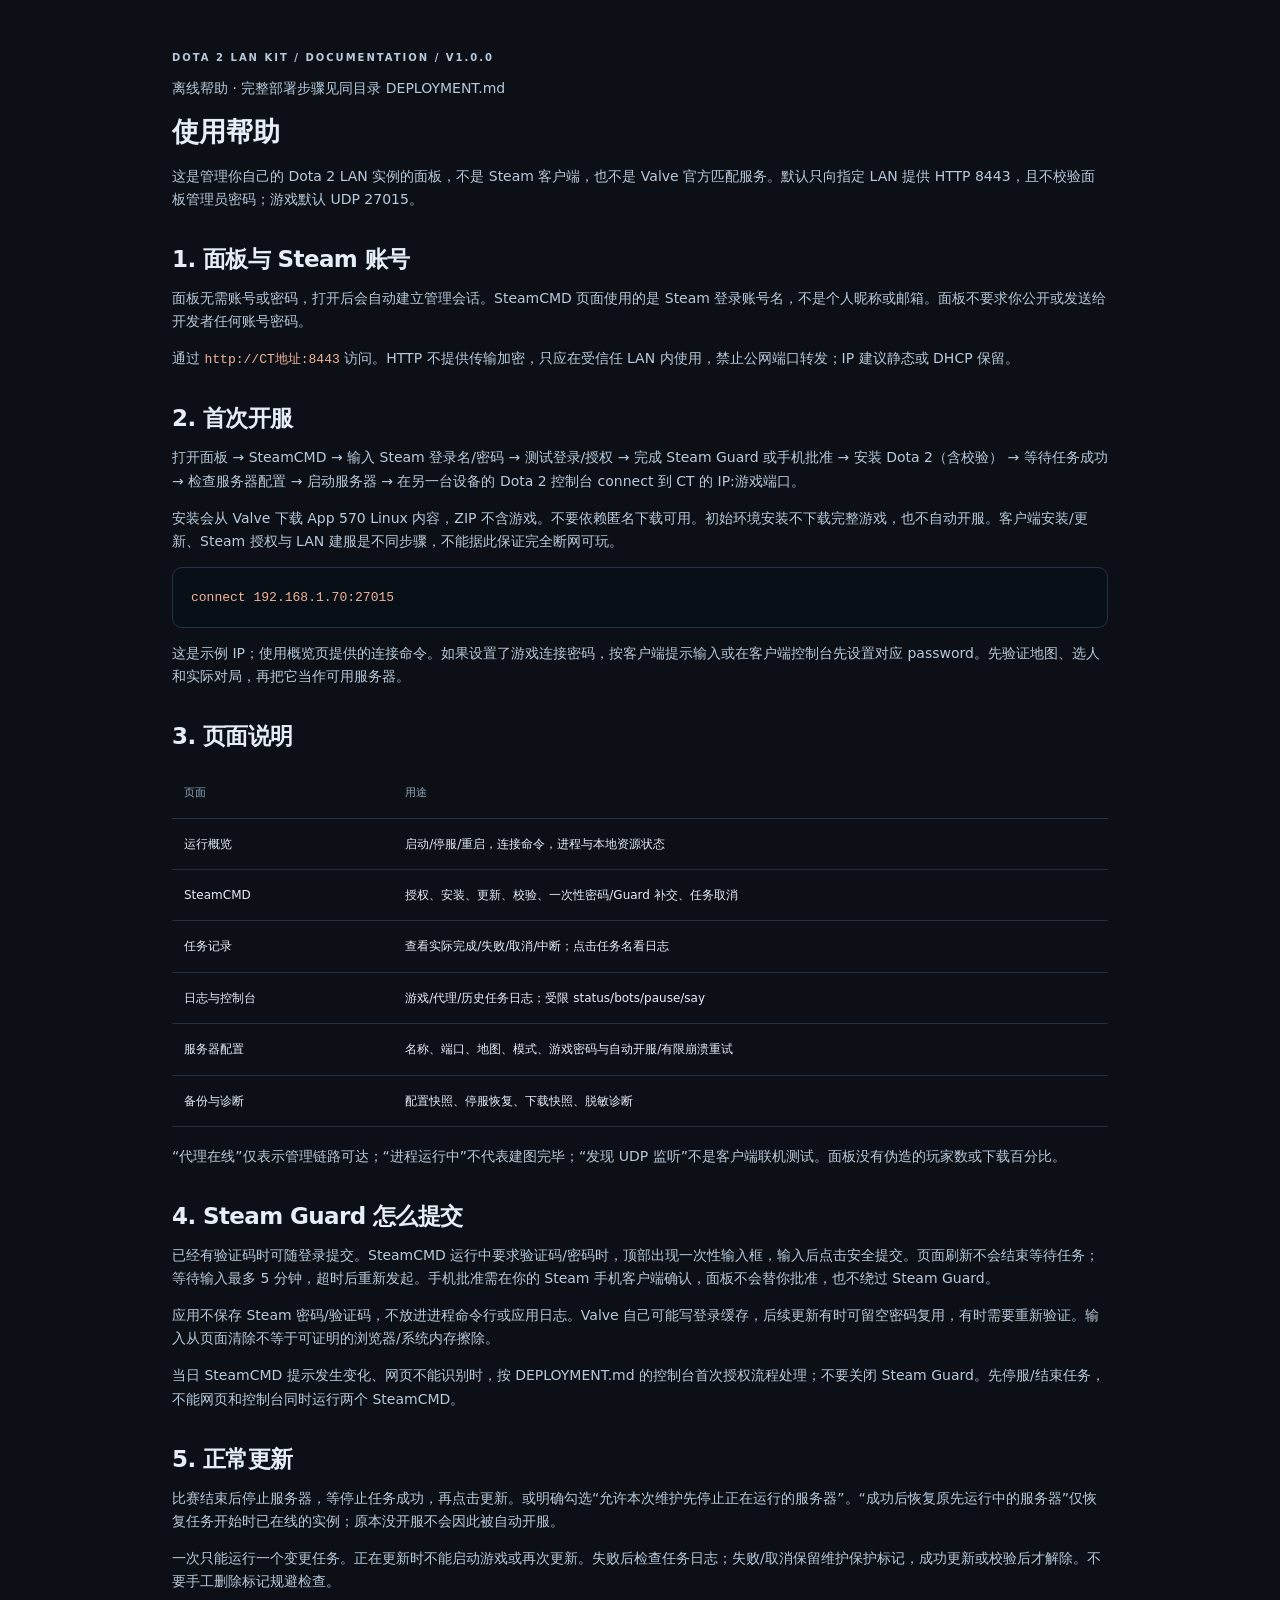
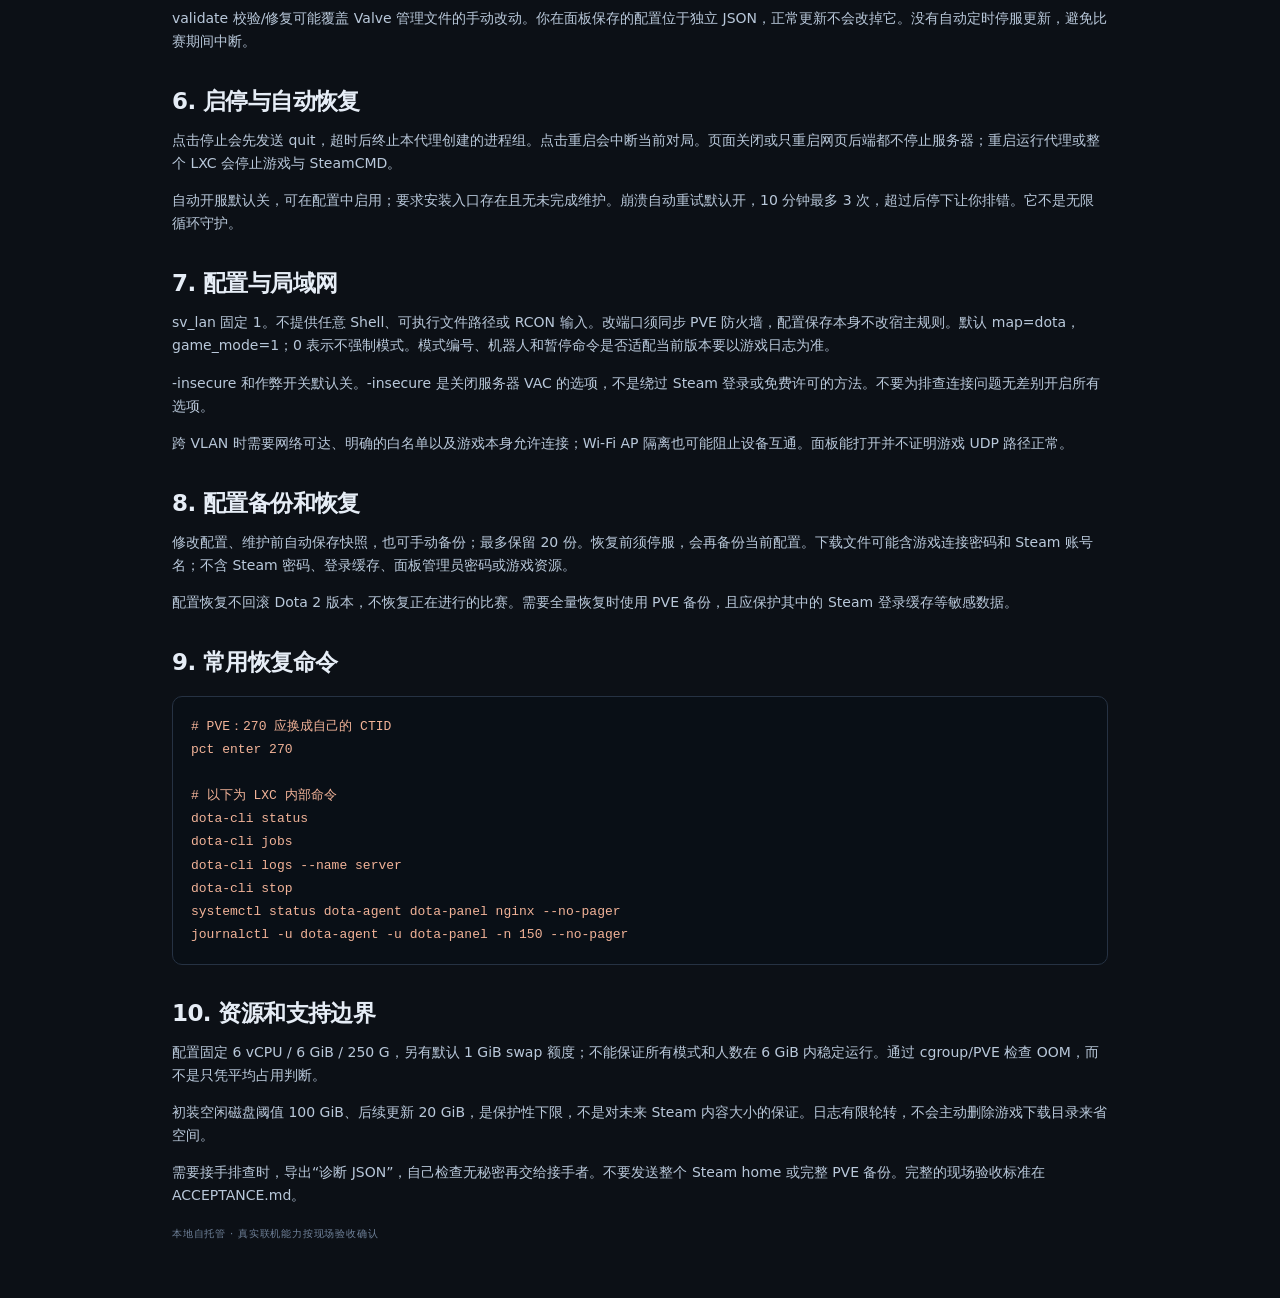
==== docs/HELP.html @ 88871cba "Initial release: Dota 2 LAN server kit" ====
<!doctype html><html lang="zh-CN"><head><meta charset="utf-8"><meta name="viewport" content="width=device-width,initial-scale=1"><title>Dota 2 LAN · 使用帮助</title><style>:root{--bg:#0c1016;--panel:#141b25;--panel2:#182230;--line:#263243;--text:#e6edf6;--muted:#93a4b9;--accent:#f17954;--mint:#84d7b4;--red:#ed8a91;--radius:16px;font-family:Inter,"Noto Sans SC","Microsoft YaHei",system-ui,-apple-system,sans-serif;color-scheme:dark}
*{box-sizing:border-box}body{margin:0;background:var(--bg);color:var(--text);font-size:14px;line-height:1.65}button,input,select{font:inherit}button,a,input,select{outline-offset:4px}a{color:var(--accent);text-decoration:none}a:hover{text-decoration:underline}button,.button{border:1px solid var(--line);border-radius:9px;padding:10px 17px;cursor:pointer;transition:background .15s,color .15s;white-space:nowrap}button:disabled{opacity:.45;cursor:not-allowed}button:hover{filter:brightness(1.12)}button:focus-visible,a:focus-visible,input:focus-visible,select:focus-visible{outline:2px solid var(--accent)}.button{display:inline-block;text-align:center}.primary{background:var(--accent);border-color:var(--accent);color:#16191d;font-weight:700}.secondary{background:#222f40;color:var(--text)}.ghost{background:transparent;border-color:transparent;color:var(--muted)}.danger-button{background:#332129;border-color:#5b353e;color:var(--red)}.wide{width:100%}.muted,.footnote,small{color:var(--muted)}.footnote{font-size:12px;line-height:1.85}.eyebrow{font-size:10px;font-weight:700;letter-spacing:2px;color:var(--muted);margin:0 0 10px}h1,h2,h3,p{margin-top:0}h1{font-size:27px;line-height:1.3;margin-bottom:0}h2{font-size:32px;margin-bottom:8px;letter-spacing:-.6px}h3{font-size:16px;font-weight:650;margin-bottom:15px}code{font-family:ui-monospace,SFMono-Regular,Consolas,monospace;font-size:.93em;overflow-wrap:anywhere}input,select{border:1px solid #344257;border-radius:8px;background:#0d141d;color:var(--text);padding:10px 12px;width:100%;min-width:0}input[type=checkbox]{width:16px;height:16px;accent-color:var(--accent);flex-shrink:0}label{display:flex;flex-direction:column;gap:7px;font-size:13px;color:var(--muted)}label small{font-size:11px}.check{display:flex;flex-direction:row;align-items:center;gap:10px;margin:12px 0}.form-stack{display:grid;gap:14px}.form-grid{display:grid;grid-template-columns:1fr 1fr;gap:20px;margin:22px 0}.inline-form{display:flex;gap:10px;margin-top:17px}.inline-form input{flex:1}.error{color:var(--red)}[hidden]{display:none!important}.brand-mark{display:grid;place-items:center;width:57px;height:57px;background:var(--accent);color:#161b22;border-radius:14px;font-size:23px;font-weight:900;letter-spacing:-2px;margin-bottom:25px}.brand-mark.small{width:40px;height:40px;border-radius:10px;font-size:18px;margin:0;flex-shrink:0}.login-shell{min-height:100vh;display:grid;place-items:center;padding:32px;background:radial-gradient(ellipse at 25% 0%,#263348 0,transparent 50%),var(--bg)}.login-card{width:min(440px,100%);padding:38px;background:var(--panel);border:1px solid var(--line);border-radius:22px;box-shadow:0 35px 90px #0004}.login-card h1{font-size:34px;line-height:1.4;margin-bottom:14px}.login-card form{display:grid;gap:17px;margin:25px 0 12px}.login-card .footnote{margin:20px 0 0}.shell{display:grid;grid-template-columns:245px minmax(0,1fr);min-height:100vh}.sidebar{background:#101720;border-right:1px solid var(--line);padding:32px 22px;position:sticky;top:0;height:100vh;display:flex;flex-direction:column}.brand{display:flex;align-items:center;gap:11px;margin:2px 0 45px}.brand strong{font-size:13px;letter-spacing:1.1px}.brand small{display:block;font-size:10px;margin-top:2px}.nav-caption{font-size:11px;letter-spacing:1px;color:var(--muted);margin:0 12px 12px}nav{display:grid;gap:6px}.nav{width:100%;text-align:left;border:0;background:transparent;color:var(--muted);padding:13px 15px;display:flex;gap:12px}.nav span{min-width:20px;font-size:16px}.nav.active{background:#2b2426;color:#ffae91}.sidebar-bottom{margin-top:auto}.help-link{display:block;padding:17px 12px;font-size:13px;color:var(--text)}.platform{padding:18px 12px 0;border-top:1px solid var(--line);font-size:11px;color:var(--muted)}.platform small{display:block;font-size:10px;margin-top:5px}.dot{display:inline-block;width:6px;height:6px;border-radius:50%;background:var(--mint);margin-right:5px}main{padding:35px 38px 20px;max-width:1640px;width:100%;margin:0 auto}.topbar{display:flex;justify-content:space-between;align-items:center;margin-bottom:32px;gap:20px}.top-actions{display:flex;align-items:center;gap:12px}.badge{display:inline-block;padding:5px 10px;border-radius:6px;background:#223043;color:#bccce0;border:1px solid #34465e;font-size:11px;white-space:nowrap}.badge.accent{background:#29372f;border-color:#3d5749;color:#a4dfbf;letter-spacing:1px}.card{border:1px solid var(--line);background:var(--panel);border-radius:var(--radius);padding:25px;margin-bottom:22px}.hero{display:flex;justify-content:space-between;gap:25px;padding:32px;background:linear-gradient(120deg,#1c2939,#151c25 70%)}.state-line{color:var(--mint);font-weight:550;margin:0 0 15px}.hero-side{text-align:right;display:flex;flex-direction:column;align-items:flex-end;justify-content:center;min-width:270px}.hero-side p{margin:20px 0 7px;font-size:10px;letter-spacing:1.5px;color:var(--muted)}.hero-side code{font-size:14px;color:#ffbca1}.hero-side button{margin-top:8px;font-size:12px;padding-right:0}.button-row{display:flex;gap:10px;flex-wrap:wrap;align-items:center}.metric-grid{display:grid;grid-template-columns:repeat(4,minmax(0,1fr));gap:18px}.metric{padding:20px}.metric>span{display:block;color:var(--muted);font-size:12px}.metric strong{display:block;font-size:24px;line-height:1.4;margin:10px 0 8px;font-weight:600;letter-spacing:-.5px;overflow-wrap:anywhere}.metric small{font-size:10px}.two-columns{display:grid;grid-template-columns:1.1fr 1fr;gap:22px}.two-columns>.card{min-width:0}.section-head{display:flex;justify-content:space-between;align-items:center;gap:15px;margin-bottom:16px}.section-head h3{margin:0}.section-head .button-row{flex-wrap:nowrap}.section-head select{width:auto}.empty{padding:28px 0;color:var(--muted)}.steps{padding:0;list-style:none;counter-reset:s}.steps li{display:grid;grid-template-columns:27px 1fr;column-gap:10px;margin:0 0 17px;counter-increment:s}.steps li:before{content:counter(s);grid-row:span 2;background:#253144;width:24px;height:24px;border-radius:6px;display:grid;place-items:center;font-size:11px;color:#b2c4d9}.steps b{font-size:13px;line-height:1.3}.steps span{font-size:12px;color:var(--muted)}.notice{border:1px solid #485e49;border-radius:10px;background:#213429;color:#bbdfbd;padding:15px 18px;margin-bottom:22px;font-size:13px}.notice.subtle{background:#18202a;border-color:var(--line);color:var(--muted)}.notice.danger{background:#322127;border-color:#61404a;color:#edb9bd}.input-notice{display:flex;justify-content:space-between;gap:20px;align-items:center;border-color:#625037;background:#30271e;color:#e5ceaa}.input-notice p{margin:5px 0 0;font-size:12px}.input-notice form{display:flex;gap:10px;min-width:300px}.console{background:#080e15;border:1px solid #202d3d;border-radius:11px;padding:20px;font:12px/1.8 ui-monospace,SFMono-Regular,Consolas,monospace;color:#b3c7db;white-space:pre-wrap;word-break:break-word;overflow:auto;height:310px;max-width:100%;margin-bottom:0}.console.tall{height:440px}.stack-buttons{display:grid;gap:11px;margin:24px 0}.table-wrap{overflow:auto}table{border-collapse:collapse;width:100%;text-align:left;font-size:12px;line-height:1.7}th{font-size:11px;color:var(--muted);font-weight:500;padding:10px 12px 15px;border-bottom:1px solid var(--line)}td{padding:15px 12px;border-bottom:1px solid #222e3d;vertical-align:top}td:last-child{max-width:310px}td small{display:block;font-size:10px;word-break:break-all}.table-action{background:none;border:0;padding:0;color:var(--accent);font-size:12px}.backup-list{margin-top:25px}.backup-item{display:flex;justify-content:space-between;align-items:center;gap:10px;padding:12px 0;border-bottom:1px solid var(--line)}.backup-item code{font-size:10px}.backup-item .button-row{gap:4px}.backup-item button,.backup-item a{padding:6px 10px;font-size:11px}.indeterminate{height:3px;border-radius:5px;background:linear-gradient(90deg,var(--panel2),var(--accent),var(--panel2));background-size:200% 100%;animation:move 2s linear infinite;margin:15px 0}@keyframes move{to{background-position:200% 0}}footer{font-size:10px;letter-spacing:.8px;color:#70829a;display:flex;justify-content:space-between;padding:5px 0}.help-shell{max-width:1000px;margin:0 auto;padding:50px 32px}.help-shell h1{margin-bottom:16px}.help-shell h2{font-size:23px;margin-top:30px}.help-shell h3{margin-top:24px}.help-shell p,.help-shell li{color:#b9c8da}.help-shell pre{background:#090f16;border:1px solid var(--line);padding:18px;border-radius:10px;overflow:auto}.help-shell code{color:#f2b398}.help-toc{display:flex;gap:15px;flex-wrap:wrap;padding:18px 0}.help-shell table{margin:18px 0}.help-shell .hero{display:block}
@media(max-width:1150px){.shell{grid-template-columns:205px minmax(0,1fr)}.sidebar{padding:26px 14px}main{padding:28px 24px}.hero{flex-direction:column}.hero-side{text-align:left;align-items:flex-start}.hero-side p{margin-top:12px}.metric-grid{grid-template-columns:repeat(2,1fr)}.two-columns{grid-template-columns:1fr}.input-notice{flex-direction:column;align-items:flex-start}}
@media(max-width:680px){.shell{display:block}.sidebar{position:static;height:auto;padding:18px;border-right:0;border-bottom:1px solid var(--line)}.brand{margin-bottom:18px}.nav-caption,.sidebar-bottom{display:none}nav{display:flex;overflow-x:auto;gap:5px}.nav{width:auto;padding:9px 12px;font-size:12px}.nav span{display:none}main{padding:22px 16px}.topbar{margin-bottom:22px;align-items:flex-start}.topbar h1{font-size:23px}.top-actions{gap:4px;flex-direction:column;align-items:flex-end}.top-actions button{font-size:11px;padding:5px}.card,.hero{padding:20px}.hero h2{font-size:28px}.metric-grid{gap:12px}.metric{padding:17px}.metric strong{font-size:21px}.form-grid{grid-template-columns:1fr;gap:14px}.input-notice form{min-width:0;width:100%}.input-notice input{min-width:0}.section-head{flex-wrap:wrap}.login-card{padding:28px}.help-shell{padding:30px 18px}.eyebrow{letter-spacing:1px;font-size:9px}.backup-item{flex-wrap:wrap}.hero-side{min-width:0}}
@media(prefers-reduced-motion:reduce){*{animation:none!important;transition:none!important}}
</style></head><body><main class="help-shell"><p class="eyebrow">DOTA 2 LAN KIT / DOCUMENTATION / V1.0.0</p><p class="muted">离线帮助 · 完整部署步骤见同目录 DEPLOYMENT.md</p><h1 id="section-0">使用帮助</h1>
<p>这是管理你自己的 Dota 2 LAN 实例的面板，不是 Steam 客户端，也不是 Valve 官方匹配服务。默认只向指定 LAN 提供 HTTP 8443，且不校验面板管理员密码；游戏默认 UDP 27015。</p>
<h2 id="section-2">1. 面板与 Steam 账号</h2>
<p>面板无需账号或密码，打开后会自动建立管理会话。SteamCMD 页面使用的是 Steam 登录账号名，不是个人昵称或邮箱。面板不要求你公开或发送给开发者任何账号密码。</p>
<p>通过 <code>http://CT地址:8443</code> 访问。HTTP 不提供传输加密，只应在受信任 LAN 内使用，禁止公网端口转发；IP 建议静态或 DHCP 保留。</p>
<h2 id="section-5">2. 首次开服</h2>
<p>打开面板 → SteamCMD → 输入 Steam 登录名/密码 → 测试登录/授权 → 完成 Steam Guard 或手机批准 → 安装 Dota 2（含校验） → 等待任务成功 → 检查服务器配置 → 启动服务器 → 在另一台设备的 Dota 2 控制台 connect 到 CT 的 IP:游戏端口。</p>
<p>安装会从 Valve 下载 App 570 Linux 内容，ZIP 不含游戏。不要依赖匿名下载可用。初始环境安装不下载完整游戏，也不自动开服。客户端安装/更新、Steam 授权与 LAN 建服是不同步骤，不能据此保证完全断网可玩。</p>
<pre><code>connect 192.168.1.70:27015</code></pre>
<p>这是示例 IP；使用概览页提供的连接命令。如果设置了游戏连接密码，按客户端提示输入或在客户端控制台先设置对应 password。先验证地图、选人和实际对局，再把它当作可用服务器。</p>
<h2 id="section-10">3. 页面说明</h2>
<table>
<tr><th>页面</th><th>用途</th></tr>
<tr><td>运行概览</td><td>启动/停服/重启，连接命令，进程与本地资源状态</td></tr>
<tr><td>SteamCMD</td><td>授权、安装、更新、校验、一次性密码/Guard 补交、任务取消</td></tr>
<tr><td>任务记录</td><td>查看实际完成/失败/取消/中断；点击任务名看日志</td></tr>
<tr><td>日志与控制台</td><td>游戏/代理/历史任务日志；受限 status/bots/pause/say</td></tr>
<tr><td>服务器配置</td><td>名称、端口、地图、模式、游戏密码与自动开服/有限崩溃重试</td></tr>
<tr><td>备份与诊断</td><td>配置快照、停服恢复、下载快照、脱敏诊断</td></tr>
</table>
<p>“代理在线”仅表示管理链路可达；“进程运行中”不代表建图完毕；“发现 UDP 监听”不是客户端联机测试。面板没有伪造的玩家数或下载百分比。</p>
<h2 id="section-21">4. Steam Guard 怎么提交</h2>
<p>已经有验证码时可随登录提交。SteamCMD 运行中要求验证码/密码时，顶部出现一次性输入框，输入后点击安全提交。页面刷新不会结束等待任务；等待输入最多 5 分钟，超时后重新发起。手机批准需在你的 Steam 手机客户端确认，面板不会替你批准，也不绕过 Steam Guard。</p>
<p>应用不保存 Steam 密码/验证码，不放进进程命令行或应用日志。Valve 自己可能写登录缓存，后续更新有时可留空密码复用，有时需要重新验证。输入从页面清除不等于可证明的浏览器/系统内存擦除。</p>
<p>当日 SteamCMD 提示发生变化、网页不能识别时，按 DEPLOYMENT.md 的控制台首次授权流程处理；不要关闭 Steam Guard。先停服/结束任务，不能网页和控制台同时运行两个 SteamCMD。</p>
<h2 id="section-25">5. 正常更新</h2>
<p>比赛结束后停止服务器，等停止任务成功，再点击更新。或明确勾选“允许本次维护先停止正在运行的服务器”。“成功后恢复原先运行中的服务器”仅恢复任务开始时已在线的实例；原本没开服不会因此被自动开服。</p>
<p>一次只能运行一个变更任务。正在更新时不能启动游戏或再次更新。失败后检查任务日志；失败/取消保留维护保护标记，成功更新或校验后才解除。不要手工删除标记规避检查。</p>
<p>validate 校验/修复可能覆盖 Valve 管理文件的手动改动。你在面板保存的配置位于独立 JSON，正常更新不会改掉它。没有自动定时停服更新，避免比赛期间中断。</p>
<h2 id="section-29">6. 启停与自动恢复</h2>
<p>点击停止会先发送 quit，超时后终止本代理创建的进程组。点击重启会中断当前对局。页面关闭或只重启网页后端都不停止服务器；重启运行代理或整个 LXC 会停止游戏与 SteamCMD。</p>
<p>自动开服默认关，可在配置中启用；要求安装入口存在且无未完成维护。崩溃自动重试默认开，10 分钟最多 3 次，超过后停下让你排错。它不是无限循环守护。</p>
<h2 id="section-32">7. 配置与局域网</h2>
<p>sv_lan 固定 1。不提供任意 Shell、可执行文件路径或 RCON 输入。改端口须同步 PVE 防火墙，配置保存本身不改宿主规则。默认 map=dota，game_mode=1；0 表示不强制模式。模式编号、机器人和暂停命令是否适配当前版本要以游戏日志为准。</p>
<p>-insecure 和作弊开关默认关。-insecure 是关闭服务器 VAC 的选项，不是绕过 Steam 登录或免费许可的方法。不要为排查连接问题无差别开启所有选项。</p>
<p>跨 VLAN 时需要网络可达、明确的白名单以及游戏本身允许连接；Wi-Fi AP 隔离也可能阻止设备互通。面板能打开并不证明游戏 UDP 路径正常。</p>
<h2 id="section-36">8. 配置备份和恢复</h2>
<p>修改配置、维护前自动保存快照，也可手动备份；最多保留 20 份。恢复前须停服，会再备份当前配置。下载文件可能含游戏连接密码和 Steam 账号名；不含 Steam 密码、登录缓存、面板管理员密码或游戏资源。</p>
<p>配置恢复不回滚 Dota 2 版本，不恢复正在进行的比赛。需要全量恢复时使用 PVE 备份，且应保护其中的 Steam 登录缓存等敏感数据。</p>
<h2 id="section-39">9. 常用恢复命令</h2>
<pre><code># PVE：270 应换成自己的 CTID
pct enter 270

# 以下为 LXC 内部命令
dota-cli status
dota-cli jobs
dota-cli logs --name server
dota-cli stop
systemctl status dota-agent dota-panel nginx --no-pager
journalctl -u dota-agent -u dota-panel -n 150 --no-pager</code></pre>
<h2 id="section-41">10. 资源和支持边界</h2>
<p>配置固定 6 vCPU / 6 GiB / 250 G，另有默认 1 GiB swap 额度；不能保证所有模式和人数在 6 GiB 内稳定运行。通过 cgroup/PVE 检查 OOM，而不是只凭平均占用判断。</p>
<p>初装空闲磁盘阈值 100 GiB、后续更新 20 GiB，是保护性下限，不是对未来 Steam 内容大小的保证。日志有限轮转，不会主动删除游戏下载目录来省空间。</p>
<p>需要接手排查时，导出“诊断 JSON”，自己检查无秘密再交给接手者。不要发送整个 Steam home 或完整 PVE 备份。完整的现场验收标准在 ACCEPTANCE.md。</p><footer>本地自托管 · 真实联机能力按现场验收确认</footer></main></body></html>
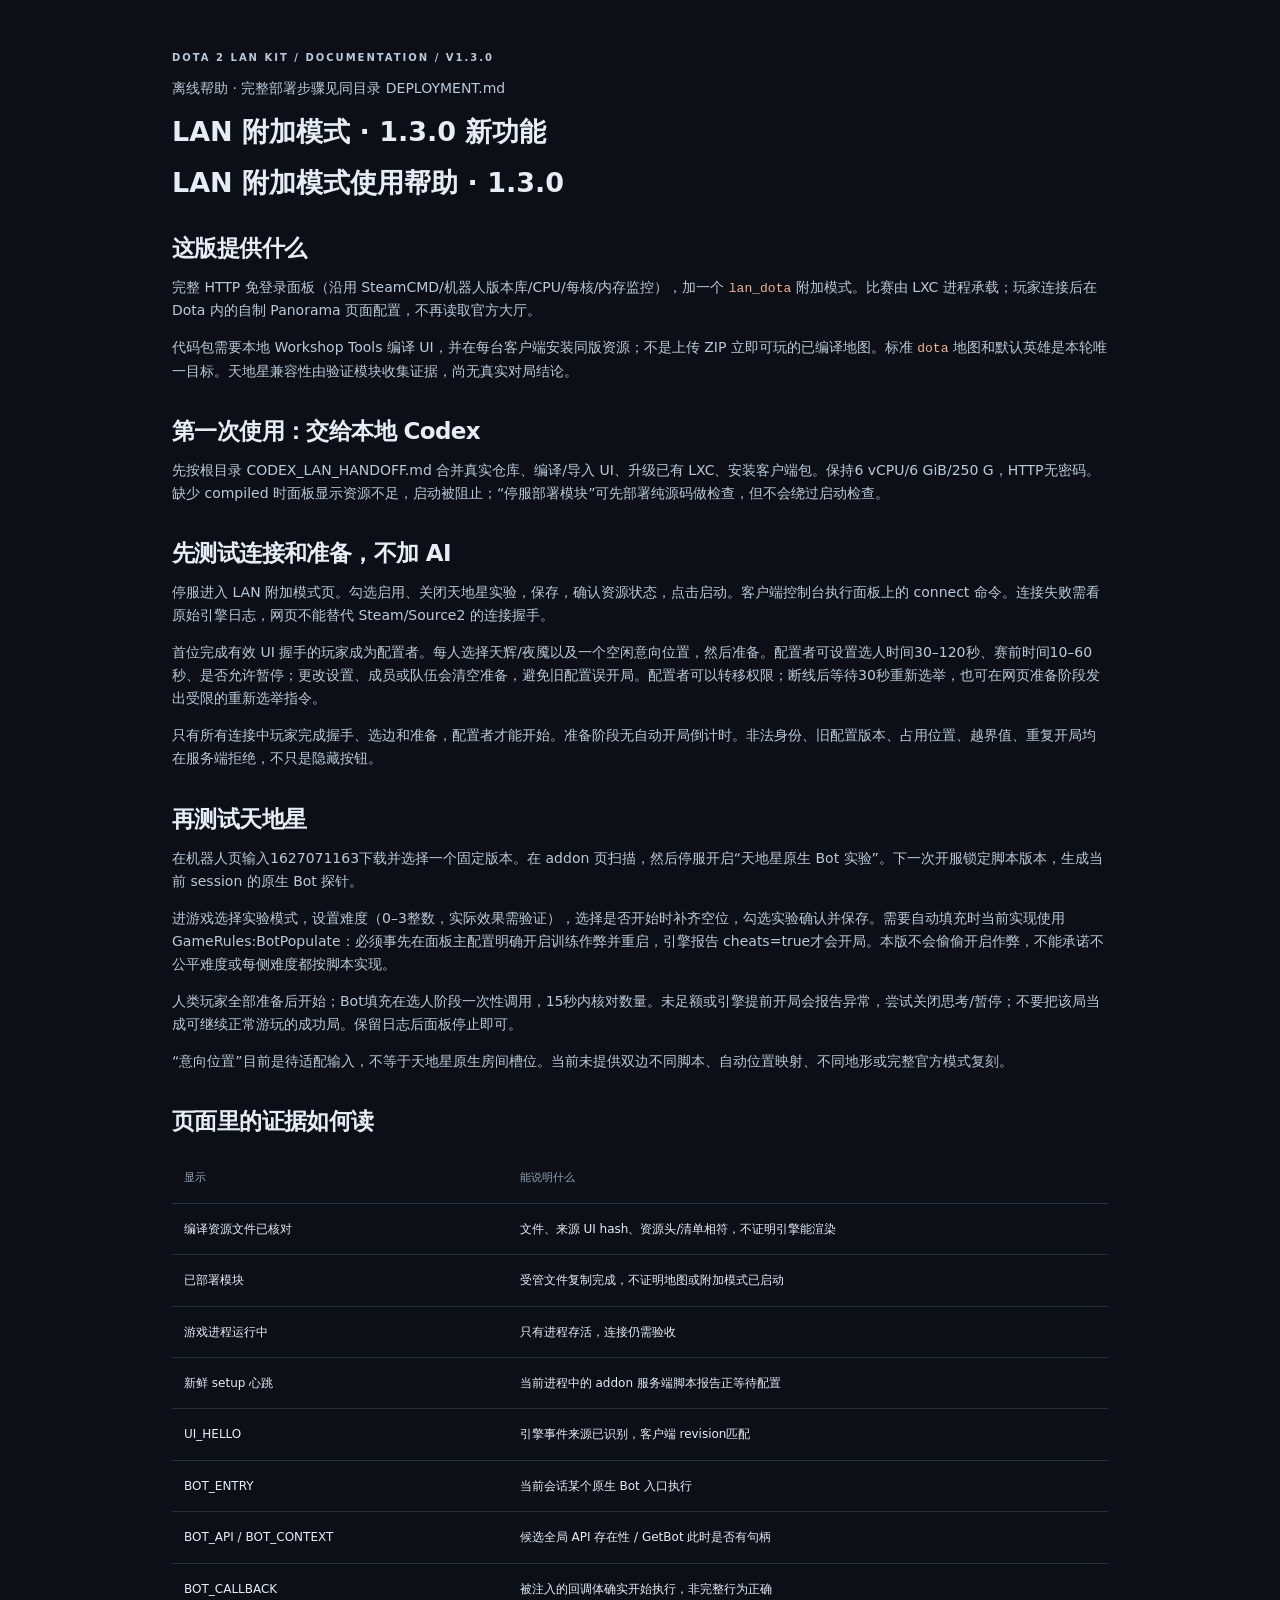
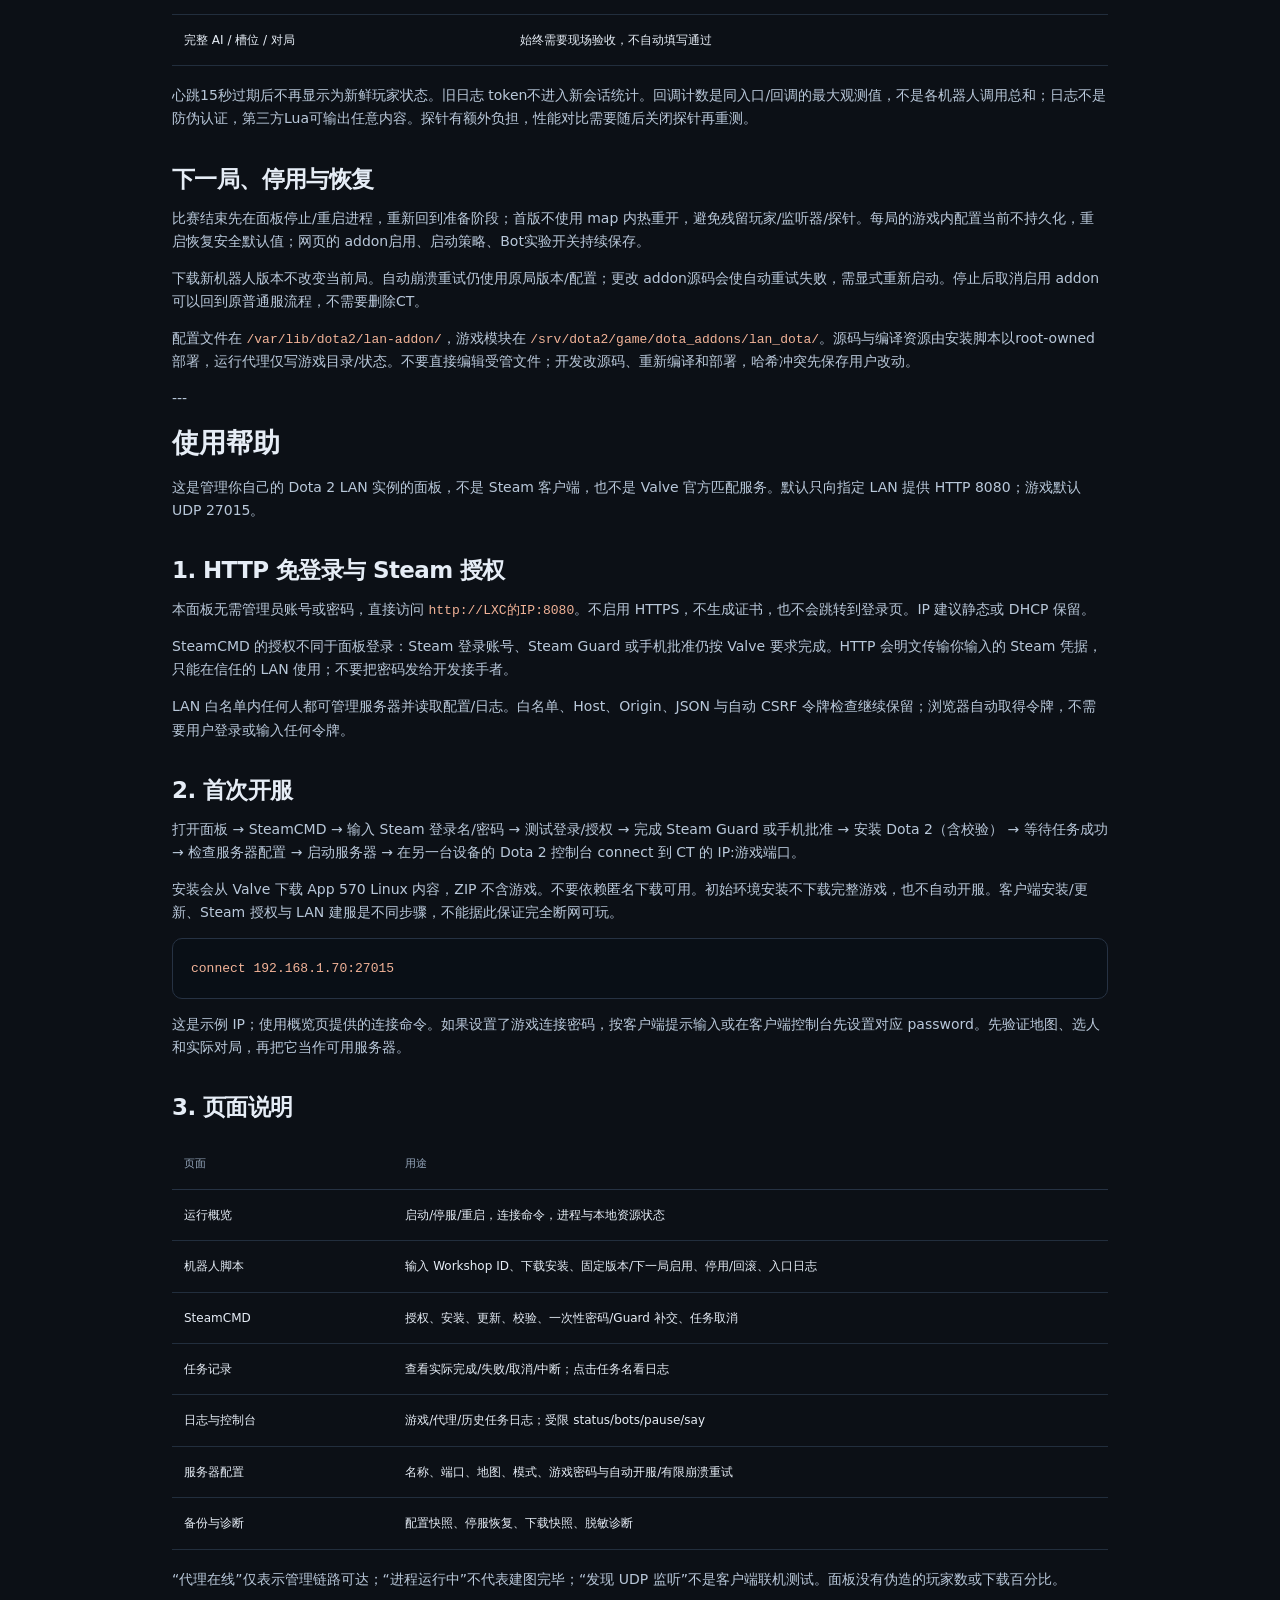
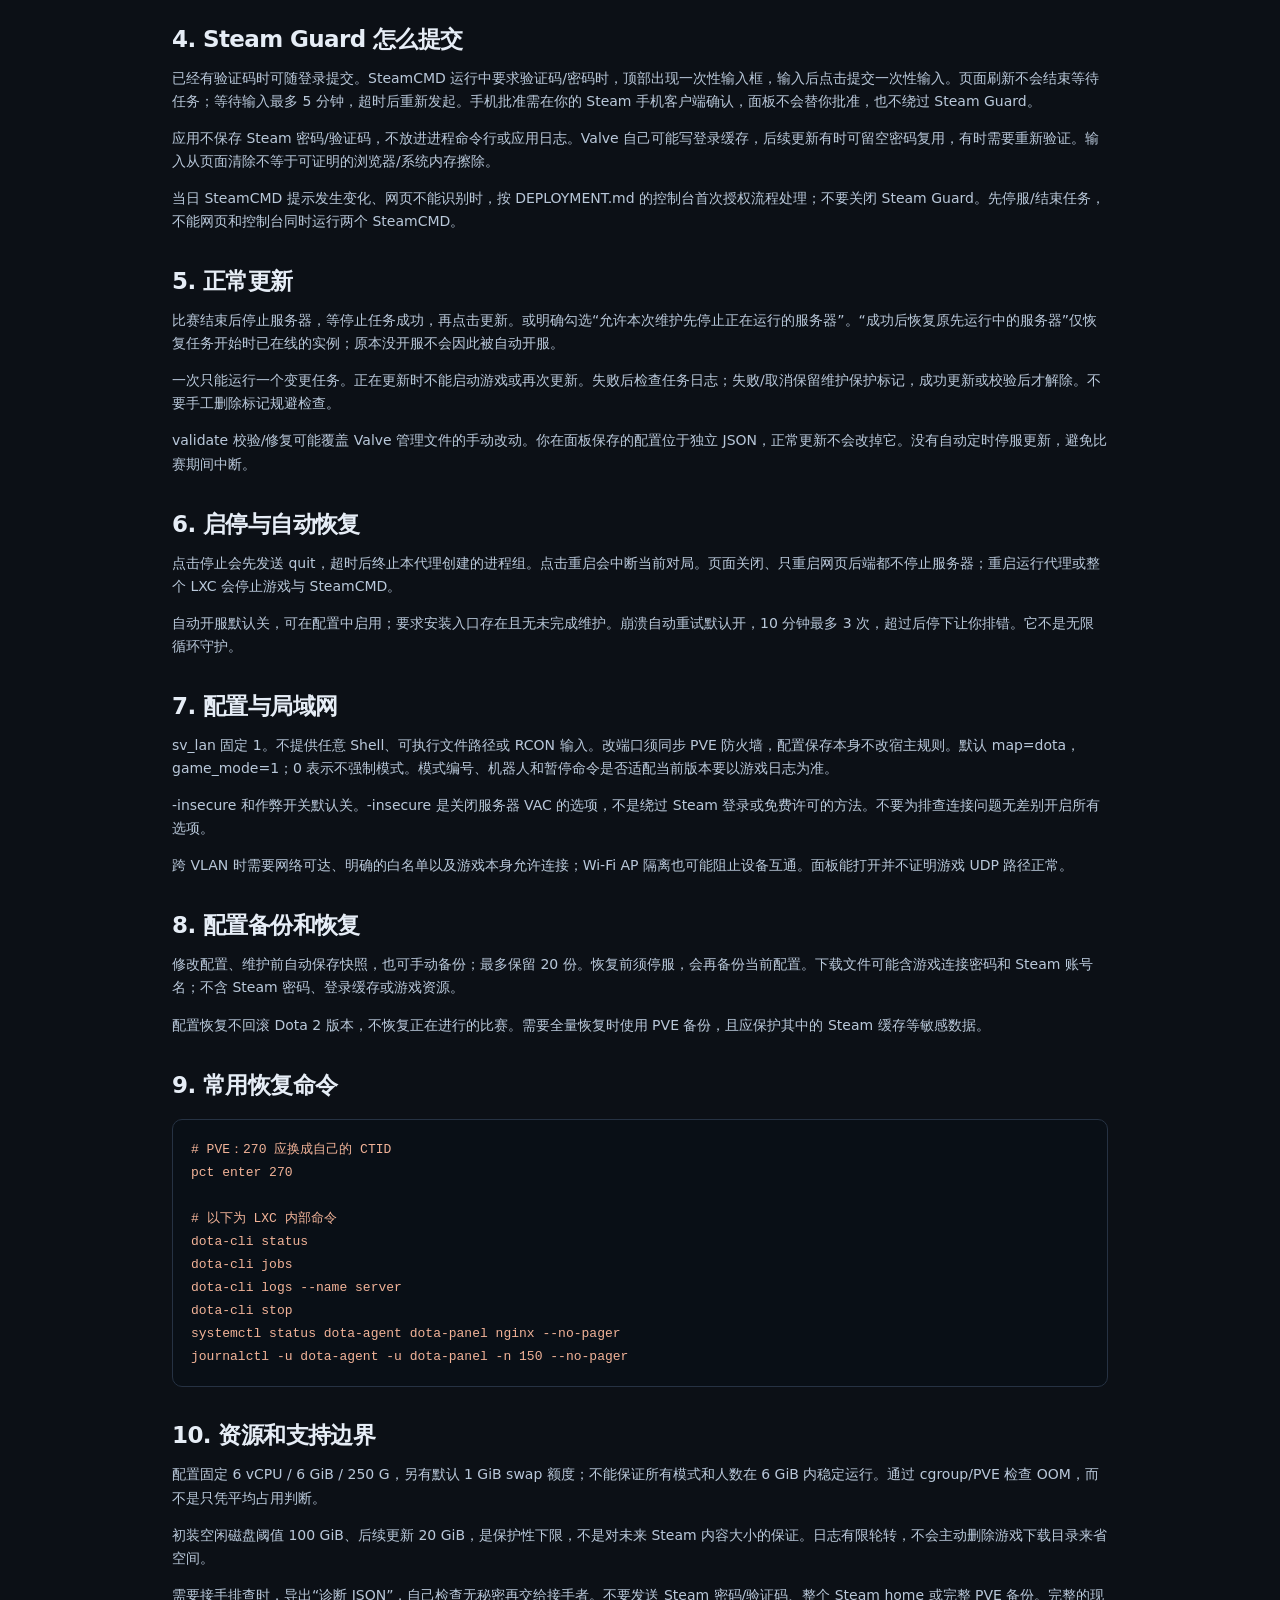
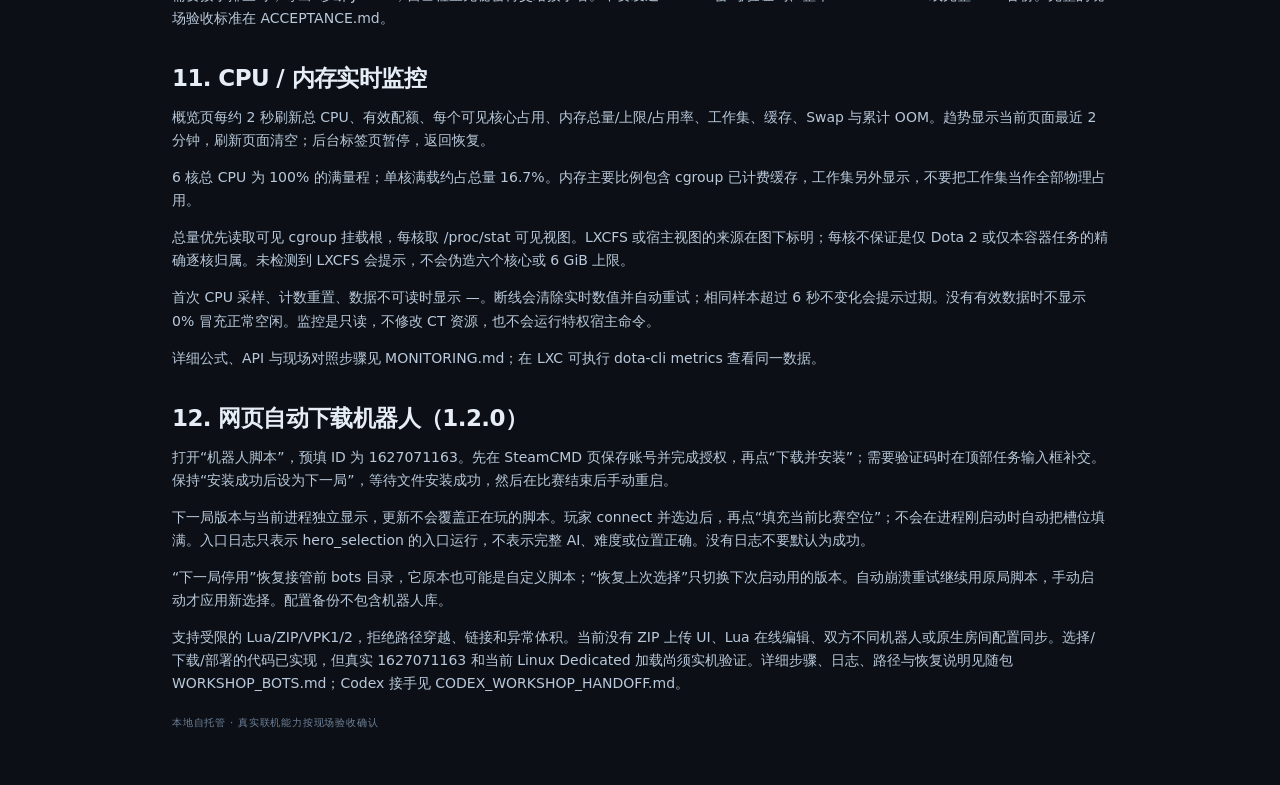
==== commit 4ef61b67: "Integrate LAN addon 1.3.0 and fix existing LXC deployment" ====
--- a/docs/HELP.html
+++ b/docs/HELP.html
@@ -3,20 +3,65 @@
 @media(max-width:1150px){.shell{grid-template-columns:205px minmax(0,1fr)}.sidebar{padding:26px 14px}main{padding:28px 24px}.hero{flex-direction:column}.hero-side{text-align:left;align-items:flex-start}.hero-side p{margin-top:12px}.metric-grid{grid-template-columns:repeat(2,1fr)}.two-columns{grid-template-columns:1fr}.input-notice{flex-direction:column;align-items:flex-start}}
 @media(max-width:680px){.shell{display:block}.sidebar{position:static;height:auto;padding:18px;border-right:0;border-bottom:1px solid var(--line)}.brand{margin-bottom:18px}.nav-caption,.sidebar-bottom{display:none}nav{display:flex;overflow-x:auto;gap:5px}.nav{width:auto;padding:9px 12px;font-size:12px}.nav span{display:none}main{padding:22px 16px}.topbar{margin-bottom:22px;align-items:flex-start}.topbar h1{font-size:23px}.top-actions{gap:4px;flex-direction:column;align-items:flex-end}.top-actions button{font-size:11px;padding:5px}.card,.hero{padding:20px}.hero h2{font-size:28px}.metric-grid{gap:12px}.metric{padding:17px}.metric strong{font-size:21px}.form-grid{grid-template-columns:1fr;gap:14px}.input-notice form{min-width:0;width:100%}.input-notice input{min-width:0}.section-head{flex-wrap:wrap}.login-card{padding:28px}.help-shell{padding:30px 18px}.eyebrow{letter-spacing:1px;font-size:9px}.backup-item{flex-wrap:wrap}.hero-side{min-width:0}}
 @media(prefers-reduced-motion:reduce){*{animation:none!important;transition:none!important}}
-</style></head><body><main class="help-shell"><p class="eyebrow">DOTA 2 LAN KIT / DOCUMENTATION / V1.0.0</p><p class="muted">离线帮助 · 完整部署步骤见同目录 DEPLOYMENT.md</p><h1 id="section-0">使用帮助</h1>
-<p>这是管理你自己的 Dota 2 LAN 实例的面板，不是 Steam 客户端，也不是 Valve 官方匹配服务。默认只向指定 LAN 提供 HTTP 8443，且不校验面板管理员密码；游戏默认 UDP 27015。</p>
-<h2 id="section-2">1. 面板与 Steam 账号</h2>
-<p>面板无需账号或密码，打开后会自动建立管理会话。SteamCMD 页面使用的是 Steam 登录账号名，不是个人昵称或邮箱。面板不要求你公开或发送给开发者任何账号密码。</p>
-<p>通过 <code>http://CT地址:8443</code> 访问。HTTP 不提供传输加密，只应在受信任 LAN 内使用，禁止公网端口转发；IP 建议静态或 DHCP 保留。</p>
-<h2 id="section-5">2. 首次开服</h2>
+
+/* Live resources: native progress and SVG attributes work with the strict CSP. */
+.resource-monitor{margin:22px 0}.resource-grid{display:grid;grid-template-columns:1fr 1fr;gap:30px}.resource-section{min-width:0}.resource-section h4{font-size:13px;font-weight:600;color:var(--muted);margin:12px 0}.resource-value{display:block;font-size:36px;font-variant-numeric:tabular-nums;line-height:1.3;margin:8px 0}.resource-monitor progress{display:block;appearance:none;width:100%;height:7px;border:0;border-radius:8px;overflow:hidden;background:var(--panel2);accent-color:var(--accent)}.resource-monitor progress[hidden]{display:none}.resource-monitor progress::-webkit-progress-bar{background:var(--panel2);border-radius:8px}.resource-monitor progress::-webkit-progress-value{background:var(--accent);border-radius:8px}.resource-monitor progress::-moz-progress-bar{background:var(--accent);border-radius:8px}.resource-chart{display:block;width:100%;height:110px;margin-top:18px;overflow:hidden}.chart-grid{stroke:var(--line);stroke-width:1;fill:none}.chart-line{stroke:var(--accent);stroke-width:2.5;fill:none;stroke-linejoin:round}.memory-line{stroke:#6fcaaf}.chart-caption{display:flex;justify-content:space-between;color:var(--muted);font-size:10px}.cpu-cores{display:grid;gap:10px;margin:18px 0}.cpu-core{display:grid;grid-template-columns:65px minmax(25px,1fr) 55px;gap:12px;align-items:center;font-size:12px}.cpu-core strong{text-align:right;font-size:12px;font-variant-numeric:tabular-nums}.resource-details{display:grid;grid-template-columns:minmax(100px,1fr) auto;gap:14px;font-size:12px;margin:18px 0}.resource-details dt{color:var(--muted)}.resource-details dd{margin:0;text-align:right;font-variant-numeric:tabular-nums}.resource-monitor .footnote{overflow-wrap:anywhere}.resource-monitor .notice{margin-bottom:0}
+@media(max-width:900px){.resource-grid{grid-template-columns:1fr;gap:20px}.resource-section+.resource-section{border-top:1px solid var(--line);padding-top:15px}}
+/* Workshop manager shares the existing HTTP/no-auth dashboard theme. */
+.bot-summary{display:grid;grid-template-columns:125px minmax(0,1fr);gap:14px 18px}.bot-summary dt{color:var(--muted)}.bot-summary dd{margin:0;white-space:pre-line;overflow-wrap:anywhere}.bot-divider{border:0;border-top:1px solid var(--line);margin:24px 0}.bot-library{display:grid;grid-template-columns:repeat(auto-fit,minmax(min(340px,100%),1fr));gap:16px}.bot-library-item{padding:18px;border:1px solid var(--line);border-radius:12px;background:var(--panel2);min-width:0}.bot-library-item h4{margin:0 0 8px;overflow-wrap:anywhere}.bot-library-item .button-row{margin-top:15px;flex-wrap:wrap}#botLookup{white-space:pre-line}#botLog{max-height:360px}@media(max-width:600px){.bot-summary{grid-template-columns:1fr;gap:4px}.bot-summary dd{margin-bottom:14px}#botDownloadForm .button-row{flex-wrap:wrap}}
+
+.hash-wrap{display:block;overflow-wrap:anywhere;font-size:.8rem}.audit-output{white-space:pre-wrap;overflow-wrap:anywhere;font-size:.84rem;line-height:1.7;color:#c5d5df;background:#101c28;border-radius:8px;padding:16px;min-height:130px}
+</style></head><body><main class="help-shell"><p class="eyebrow">DOTA 2 LAN KIT / DOCUMENTATION / V1.3.0</p><p class="muted">离线帮助 · 完整部署步骤见同目录 DEPLOYMENT.md</p><h1 id="section-0">LAN 附加模式 · 1.3.0 新功能</h1>
+<h1 id="section-1">LAN 附加模式使用帮助 · 1.3.0</h1>
+<h2 id="section-2">这版提供什么</h2>
+<p>完整 HTTP 免登录面板（沿用 SteamCMD/机器人版本库/CPU/每核/内存监控），加一个 <code>lan_dota</code> 附加模式。比赛由 LXC 进程承载；玩家连接后在 Dota 内的自制 Panorama 页面配置，不再读取官方大厅。</p>
+<p>代码包需要本地 Workshop Tools 编译 UI，并在每台客户端安装同版资源；不是上传 ZIP 立即可玩的已编译地图。标准 <code>dota</code> 地图和默认英雄是本轮唯一目标。天地星兼容性由验证模块收集证据，尚无真实对局结论。</p>
+<h2 id="section-5">第一次使用：交给本地 Codex</h2>
+<p>先按根目录 CODEX_LAN_HANDOFF.md 合并真实仓库、编译/导入 UI、升级已有 LXC、安装客户端包。保持6 vCPU/6 GiB/250 G，HTTP无密码。缺少 compiled 时面板显示资源不足，启动被阻止；“停服部署模块”可先部署纯源码做检查，但不会绕过启动检查。</p>
+<h2 id="section-7">先测试连接和准备，不加 AI</h2>
+<p>停服进入 LAN 附加模式页。勾选启用、关闭天地星实验，保存，确认资源状态，点击启动。客户端控制台执行面板上的 connect 命令。连接失败需看原始引擎日志，网页不能替代 Steam/Source2 的连接握手。</p>
+<p>首位完成有效 UI 握手的玩家成为配置者。每人选择天辉/夜魇以及一个空闲意向位置，然后准备。配置者可设置选人时间30–120秒、赛前时间10–60秒、是否允许暂停；更改设置、成员或队伍会清空准备，避免旧配置误开局。配置者可以转移权限；断线后等待30秒重新选举，也可在网页准备阶段发出受限的重新选举指令。</p>
+<p>只有所有连接中玩家完成握手、选边和准备，配置者才能开始。准备阶段无自动开局倒计时。非法身份、旧配置版本、占用位置、越界值、重复开局均在服务端拒绝，不只是隐藏按钮。</p>
+<h2 id="section-11">再测试天地星</h2>
+<p>在机器人页输入1627071163下载并选择一个固定版本。在 addon 页扫描，然后停服开启“天地星原生 Bot 实验”。下一次开服锁定脚本版本，生成当前 session 的原生 Bot 探针。</p>
+<p>进游戏选择实验模式，设置难度（0–3整数，实际效果需验证），选择是否开始时补齐空位，勾选实验确认并保存。需要自动填充时当前实现使用 GameRules:BotPopulate：必须事先在面板主配置明确开启训练作弊并重启，引擎报告 cheats=true才会开局。本版不会偷偷开启作弊，不能承诺不公平难度或每侧难度都按脚本实现。</p>
+<p>人类玩家全部准备后开始；Bot填充在选人阶段一次性调用，15秒内核对数量。未足额或引擎提前开局会报告异常，尝试关闭思考/暂停；不要把该局当成可继续正常游玩的成功局。保留日志后面板停止即可。</p>
+<p>“意向位置”目前是待适配输入，不等于天地星原生房间槽位。当前未提供双边不同脚本、自动位置映射、不同地形或完整官方模式复刻。</p>
+<h2 id="section-16">页面里的证据如何读</h2>
+<table>
+<tr><th>显示</th><th>能说明什么</th></tr>
+<tr><td>编译资源文件已核对</td><td>文件、来源 UI hash、资源头/清单相符，不证明引擎能渲染</td></tr>
+<tr><td>已部署模块</td><td>受管文件复制完成，不证明地图或附加模式已启动</td></tr>
+<tr><td>游戏进程运行中</td><td>只有进程存活，连接仍需验收</td></tr>
+<tr><td>新鲜 setup 心跳</td><td>当前进程中的 addon 服务端脚本报告正等待配置</td></tr>
+<tr><td>UI_HELLO</td><td>引擎事件来源已识别，客户端 revision匹配</td></tr>
+<tr><td>BOT_ENTRY</td><td>当前会话某个原生 Bot 入口执行</td></tr>
+<tr><td>BOT_API / BOT_CONTEXT</td><td>候选全局 API 存在性 / GetBot 此时是否有句柄</td></tr>
+<tr><td>BOT_CALLBACK</td><td>被注入的回调体确实开始执行，非完整行为正确</td></tr>
+<tr><td>完整 AI / 槽位 / 对局</td><td>始终需要现场验收，不自动填写通过</td></tr>
+</table>
+<p>心跳15秒过期后不再显示为新鲜玩家状态。旧日志 token不进入新会话统计。回调计数是同入口/回调的最大观测值，不是各机器人调用总和；日志不是防伪认证，第三方Lua可输出任意内容。探针有额外负担，性能对比需要随后关闭探针再重测。</p>
+<h2 id="section-30">下一局、停用与恢复</h2>
+<p>比赛结束先在面板停止/重启进程，重新回到准备阶段；首版不使用 map 内热重开，避免残留玩家/监听器/探针。每局的游戏内配置当前不持久化，重启恢复安全默认值；网页的 addon启用、启动策略、Bot实验开关持续保存。</p>
+<p>下载新机器人版本不改变当前局。自动崩溃重试仍使用原局版本/配置；更改 addon源码会使自动重试失败，需显式重新启动。停止后取消启用 addon可以回到原普通服流程，不需要删除CT。</p>
+<p>配置文件在 <code>/var/lib/dota2/lan-addon/</code>，游戏模块在 <code>/srv/dota2/game/dota_addons/lan_dota/</code>。源码与编译资源由安装脚本以root-owned部署，运行代理仅写游戏目录/状态。不要直接编辑受管文件；开发改源码、重新编译和部署，哈希冲突先保存用户改动。</p>
+<p>---</p>
+<h1 id="section-35">使用帮助</h1>
+<p>这是管理你自己的 Dota 2 LAN 实例的面板，不是 Steam 客户端，也不是 Valve 官方匹配服务。默认只向指定 LAN 提供 HTTP 8080；游戏默认 UDP 27015。</p>
+<h2 id="section-37">1. HTTP 免登录与 Steam 授权</h2>
+<p>本面板无需管理员账号或密码，直接访问 <code>http://LXC的IP:8080</code>。不启用 HTTPS，不生成证书，也不会跳转到登录页。IP 建议静态或 DHCP 保留。</p>
+<p>SteamCMD 的授权不同于面板登录：Steam 登录账号、Steam Guard 或手机批准仍按 Valve 要求完成。HTTP 会明文传输你输入的 Steam 凭据，只能在信任的 LAN 使用；不要把密码发给开发接手者。</p>
+<p>LAN 白名单内任何人都可管理服务器并读取配置/日志。白名单、Host、Origin、JSON 与自动 CSRF 令牌检查继续保留；浏览器自动取得令牌，不需要用户登录或输入任何令牌。</p>
+<h2 id="section-41">2. 首次开服</h2>
 <p>打开面板 → SteamCMD → 输入 Steam 登录名/密码 → 测试登录/授权 → 完成 Steam Guard 或手机批准 → 安装 Dota 2（含校验） → 等待任务成功 → 检查服务器配置 → 启动服务器 → 在另一台设备的 Dota 2 控制台 connect 到 CT 的 IP:游戏端口。</p>
 <p>安装会从 Valve 下载 App 570 Linux 内容，ZIP 不含游戏。不要依赖匿名下载可用。初始环境安装不下载完整游戏，也不自动开服。客户端安装/更新、Steam 授权与 LAN 建服是不同步骤，不能据此保证完全断网可玩。</p>
 <pre><code>connect 192.168.1.70:27015</code></pre>
 <p>这是示例 IP；使用概览页提供的连接命令。如果设置了游戏连接密码，按客户端提示输入或在客户端控制台先设置对应 password。先验证地图、选人和实际对局，再把它当作可用服务器。</p>
-<h2 id="section-10">3. 页面说明</h2>
+<h2 id="section-46">3. 页面说明</h2>
 <table>
 <tr><th>页面</th><th>用途</th></tr>
 <tr><td>运行概览</td><td>启动/停服/重启，连接命令，进程与本地资源状态</td></tr>
+<tr><td>机器人脚本</td><td>输入 Workshop ID、下载安装、固定版本/下一局启用、停用/回滚、入口日志</td></tr>
 <tr><td>SteamCMD</td><td>授权、安装、更新、校验、一次性密码/Guard 补交、任务取消</td></tr>
 <tr><td>任务记录</td><td>查看实际完成/失败/取消/中断；点击任务名看日志</td></tr>
 <tr><td>日志与控制台</td><td>游戏/代理/历史任务日志；受限 status/bots/pause/say</td></tr>
@@ -24,25 +69,25 @@
 <tr><td>备份与诊断</td><td>配置快照、停服恢复、下载快照、脱敏诊断</td></tr>
 </table>
 <p>“代理在线”仅表示管理链路可达；“进程运行中”不代表建图完毕；“发现 UDP 监听”不是客户端联机测试。面板没有伪造的玩家数或下载百分比。</p>
-<h2 id="section-21">4. Steam Guard 怎么提交</h2>
-<p>已经有验证码时可随登录提交。SteamCMD 运行中要求验证码/密码时，顶部出现一次性输入框，输入后点击安全提交。页面刷新不会结束等待任务；等待输入最多 5 分钟，超时后重新发起。手机批准需在你的 Steam 手机客户端确认，面板不会替你批准，也不绕过 Steam Guard。</p>
+<h2 id="section-58">4. Steam Guard 怎么提交</h2>
+<p>已经有验证码时可随登录提交。SteamCMD 运行中要求验证码/密码时，顶部出现一次性输入框，输入后点击提交一次性输入。页面刷新不会结束等待任务；等待输入最多 5 分钟，超时后重新发起。手机批准需在你的 Steam 手机客户端确认，面板不会替你批准，也不绕过 Steam Guard。</p>
 <p>应用不保存 Steam 密码/验证码，不放进进程命令行或应用日志。Valve 自己可能写登录缓存，后续更新有时可留空密码复用，有时需要重新验证。输入从页面清除不等于可证明的浏览器/系统内存擦除。</p>
 <p>当日 SteamCMD 提示发生变化、网页不能识别时，按 DEPLOYMENT.md 的控制台首次授权流程处理；不要关闭 Steam Guard。先停服/结束任务，不能网页和控制台同时运行两个 SteamCMD。</p>
-<h2 id="section-25">5. 正常更新</h2>
+<h2 id="section-62">5. 正常更新</h2>
 <p>比赛结束后停止服务器，等停止任务成功，再点击更新。或明确勾选“允许本次维护先停止正在运行的服务器”。“成功后恢复原先运行中的服务器”仅恢复任务开始时已在线的实例；原本没开服不会因此被自动开服。</p>
 <p>一次只能运行一个变更任务。正在更新时不能启动游戏或再次更新。失败后检查任务日志；失败/取消保留维护保护标记，成功更新或校验后才解除。不要手工删除标记规避检查。</p>
 <p>validate 校验/修复可能覆盖 Valve 管理文件的手动改动。你在面板保存的配置位于独立 JSON，正常更新不会改掉它。没有自动定时停服更新，避免比赛期间中断。</p>
-<h2 id="section-29">6. 启停与自动恢复</h2>
-<p>点击停止会先发送 quit，超时后终止本代理创建的进程组。点击重启会中断当前对局。页面关闭或只重启网页后端都不停止服务器；重启运行代理或整个 LXC 会停止游戏与 SteamCMD。</p>
+<h2 id="section-66">6. 启停与自动恢复</h2>
+<p>点击停止会先发送 quit，超时后终止本代理创建的进程组。点击重启会中断当前对局。页面关闭、只重启网页后端都不停止服务器；重启运行代理或整个 LXC 会停止游戏与 SteamCMD。</p>
 <p>自动开服默认关，可在配置中启用；要求安装入口存在且无未完成维护。崩溃自动重试默认开，10 分钟最多 3 次，超过后停下让你排错。它不是无限循环守护。</p>
-<h2 id="section-32">7. 配置与局域网</h2>
+<h2 id="section-69">7. 配置与局域网</h2>
 <p>sv_lan 固定 1。不提供任意 Shell、可执行文件路径或 RCON 输入。改端口须同步 PVE 防火墙，配置保存本身不改宿主规则。默认 map=dota，game_mode=1；0 表示不强制模式。模式编号、机器人和暂停命令是否适配当前版本要以游戏日志为准。</p>
 <p>-insecure 和作弊开关默认关。-insecure 是关闭服务器 VAC 的选项，不是绕过 Steam 登录或免费许可的方法。不要为排查连接问题无差别开启所有选项。</p>
 <p>跨 VLAN 时需要网络可达、明确的白名单以及游戏本身允许连接；Wi-Fi AP 隔离也可能阻止设备互通。面板能打开并不证明游戏 UDP 路径正常。</p>
-<h2 id="section-36">8. 配置备份和恢复</h2>
-<p>修改配置、维护前自动保存快照，也可手动备份；最多保留 20 份。恢复前须停服，会再备份当前配置。下载文件可能含游戏连接密码和 Steam 账号名；不含 Steam 密码、登录缓存、面板管理员密码或游戏资源。</p>
-<p>配置恢复不回滚 Dota 2 版本，不恢复正在进行的比赛。需要全量恢复时使用 PVE 备份，且应保护其中的 Steam 登录缓存等敏感数据。</p>
-<h2 id="section-39">9. 常用恢复命令</h2>
+<h2 id="section-73">8. 配置备份和恢复</h2>
+<p>修改配置、维护前自动保存快照，也可手动备份；最多保留 20 份。恢复前须停服，会再备份当前配置。下载文件可能含游戏连接密码和 Steam 账号名；不含 Steam 密码、登录缓存或游戏资源。</p>
+<p>配置恢复不回滚 Dota 2 版本，不恢复正在进行的比赛。需要全量恢复时使用 PVE 备份，且应保护其中的 Steam 缓存等敏感数据。</p>
+<h2 id="section-76">9. 常用恢复命令</h2>
 <pre><code># PVE：270 应换成自己的 CTID
 pct enter 270
 
@@ -53,7 +98,18 @@
 dota-cli stop
 systemctl status dota-agent dota-panel nginx --no-pager
 journalctl -u dota-agent -u dota-panel -n 150 --no-pager</code></pre>
-<h2 id="section-41">10. 资源和支持边界</h2>
+<h2 id="section-78">10. 资源和支持边界</h2>
 <p>配置固定 6 vCPU / 6 GiB / 250 G，另有默认 1 GiB swap 额度；不能保证所有模式和人数在 6 GiB 内稳定运行。通过 cgroup/PVE 检查 OOM，而不是只凭平均占用判断。</p>
 <p>初装空闲磁盘阈值 100 GiB、后续更新 20 GiB，是保护性下限，不是对未来 Steam 内容大小的保证。日志有限轮转，不会主动删除游戏下载目录来省空间。</p>
-<p>需要接手排查时，导出“诊断 JSON”，自己检查无秘密再交给接手者。不要发送整个 Steam home 或完整 PVE 备份。完整的现场验收标准在 ACCEPTANCE.md。</p><footer>本地自托管 · 真实联机能力按现场验收确认</footer></main></body></html>+<p>需要接手排查时，导出“诊断 JSON”，自己检查无秘密再交给接手者。不要发送 Steam 密码/验证码、整个 Steam home 或完整 PVE 备份。完整的现场验收标准在 ACCEPTANCE.md。</p>
+<h2 id="section-82">11. CPU / 内存实时监控</h2>
+<p>概览页每约 2 秒刷新总 CPU、有效配额、每个可见核心占用、内存总量/上限/占用率、工作集、缓存、Swap 与累计 OOM。趋势显示当前页面最近 2 分钟，刷新页面清空；后台标签页暂停，返回恢复。</p>
+<p>6 核总 CPU 为 100% 的满量程；单核满载约占总量 16.7%。内存主要比例包含 cgroup 已计费缓存，工作集另外显示，不要把工作集当作全部物理占用。</p>
+<p>总量优先读取可见 cgroup 挂载根，每核取 /proc/stat 可见视图。LXCFS 或宿主视图的来源在图下标明；每核不保证是仅 Dota 2 或仅本容器任务的精确逐核归属。未检测到 LXCFS 会提示，不会伪造六个核心或 6 GiB 上限。</p>
+<p>首次 CPU 采样、计数重置、数据不可读时显示 —。断线会清除实时数值并自动重试；相同样本超过 6 秒不变化会提示过期。没有有效数据时不显示 0% 冒充正常空闲。监控是只读，不修改 CT 资源，也不会运行特权宿主命令。</p>
+<p>详细公式、API 与现场对照步骤见 MONITORING.md；在 LXC 可执行 dota-cli metrics 查看同一数据。</p>
+<h2 id="section-88">12. 网页自动下载机器人（1.2.0）</h2>
+<p>打开“机器人脚本”，预填 ID 为 1627071163。先在 SteamCMD 页保存账号并完成授权，再点“下载并安装”；需要验证码时在顶部任务输入框补交。保持“安装成功后设为下一局”，等待文件安装成功，然后在比赛结束后手动重启。</p>
+<p>下一局版本与当前进程独立显示，更新不会覆盖正在玩的脚本。玩家 connect 并选边后，再点“填充当前比赛空位”；不会在进程刚启动时自动把槽位填满。入口日志只表示 hero_selection 的入口运行，不表示完整 AI、难度或位置正确。没有日志不要默认为成功。</p>
+<p>“下一局停用”恢复接管前 bots 目录，它原本也可能是自定义脚本；“恢复上次选择”只切换下次启动用的版本。自动崩溃重试继续用原局脚本，手动启动才应用新选择。配置备份不包含机器人库。</p>
+<p>支持受限的 Lua/ZIP/VPK1/2，拒绝路径穿越、链接和异常体积。当前没有 ZIP 上传 UI、Lua 在线编辑、双方不同机器人或原生房间配置同步。选择/下载/部署的代码已实现，但真实 1627071163 和当前 Linux Dedicated 加载尚须实机验证。详细步骤、日志、路径与恢复说明见随包 WORKSHOP_BOTS.md；Codex 接手见 CODEX_WORKSHOP_HANDOFF.md。</p><footer>本地自托管 · 真实联机能力按现场验收确认</footer></main></body></html>
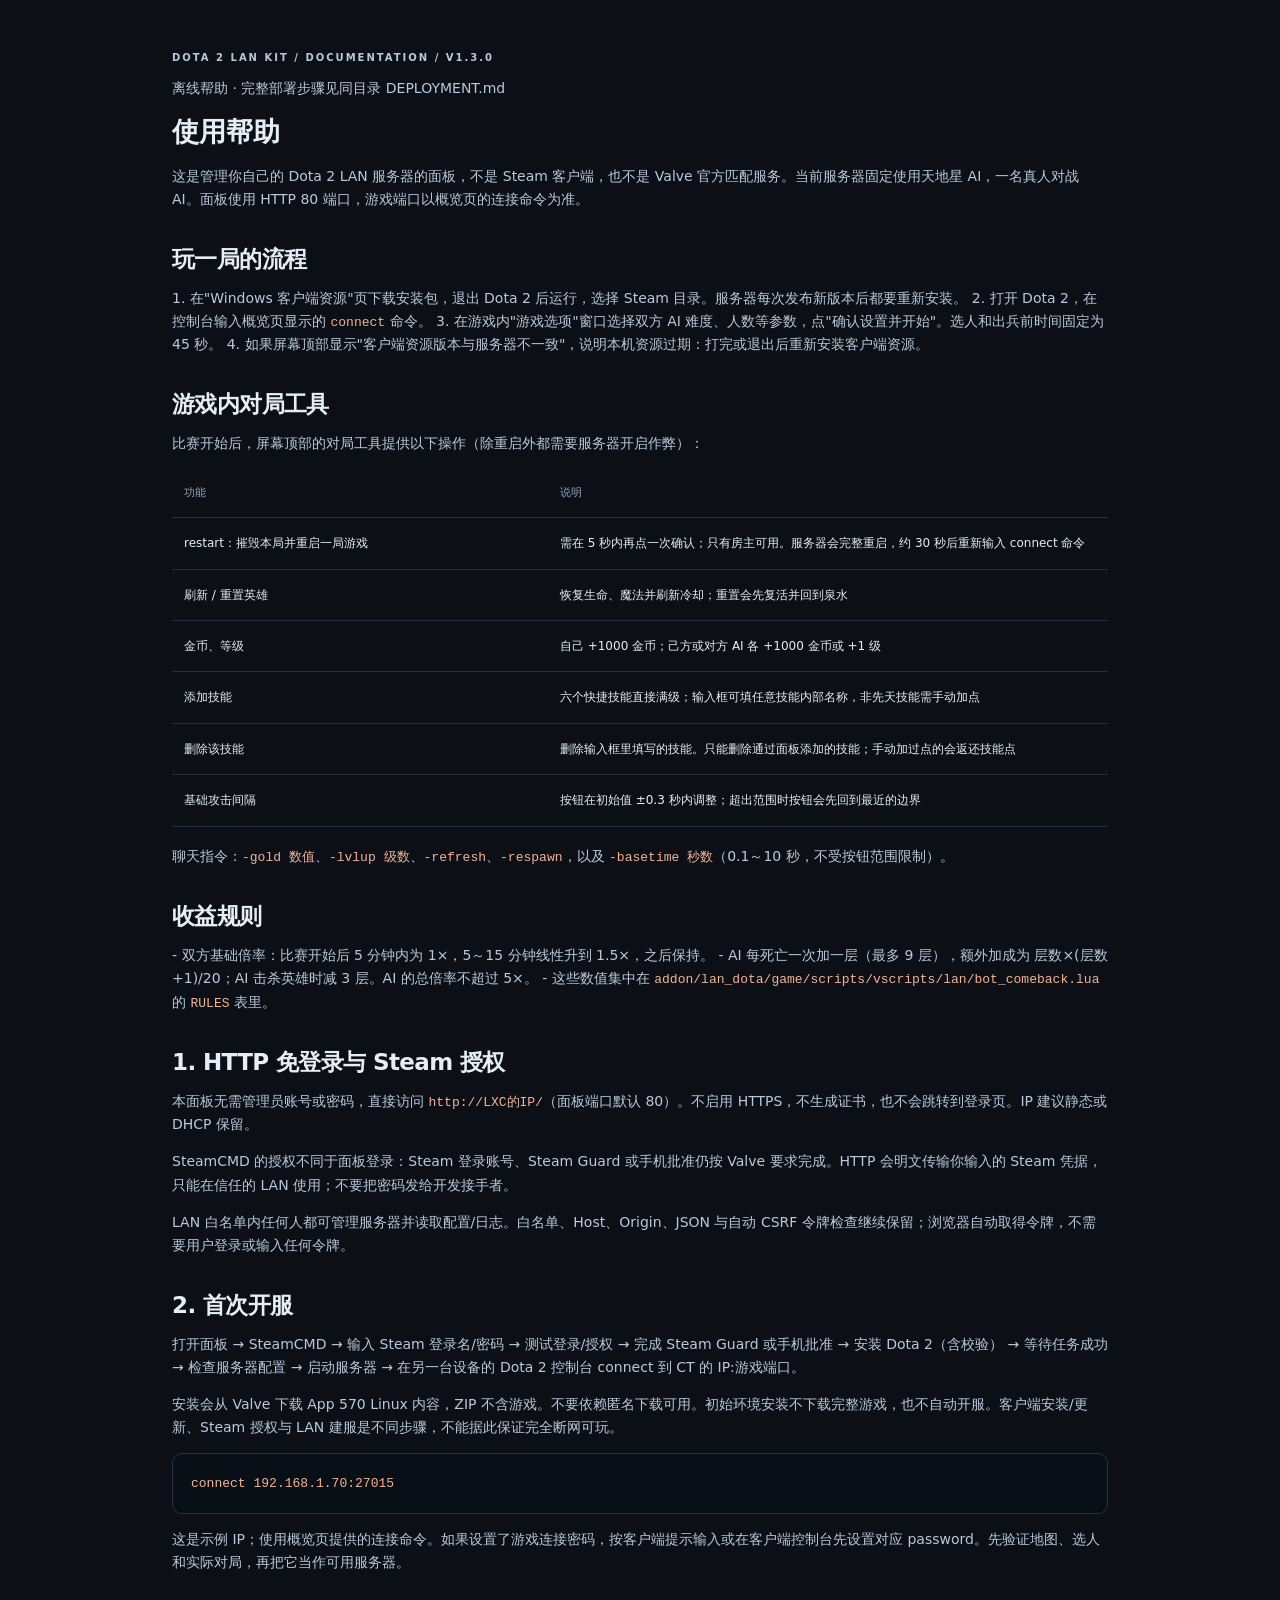
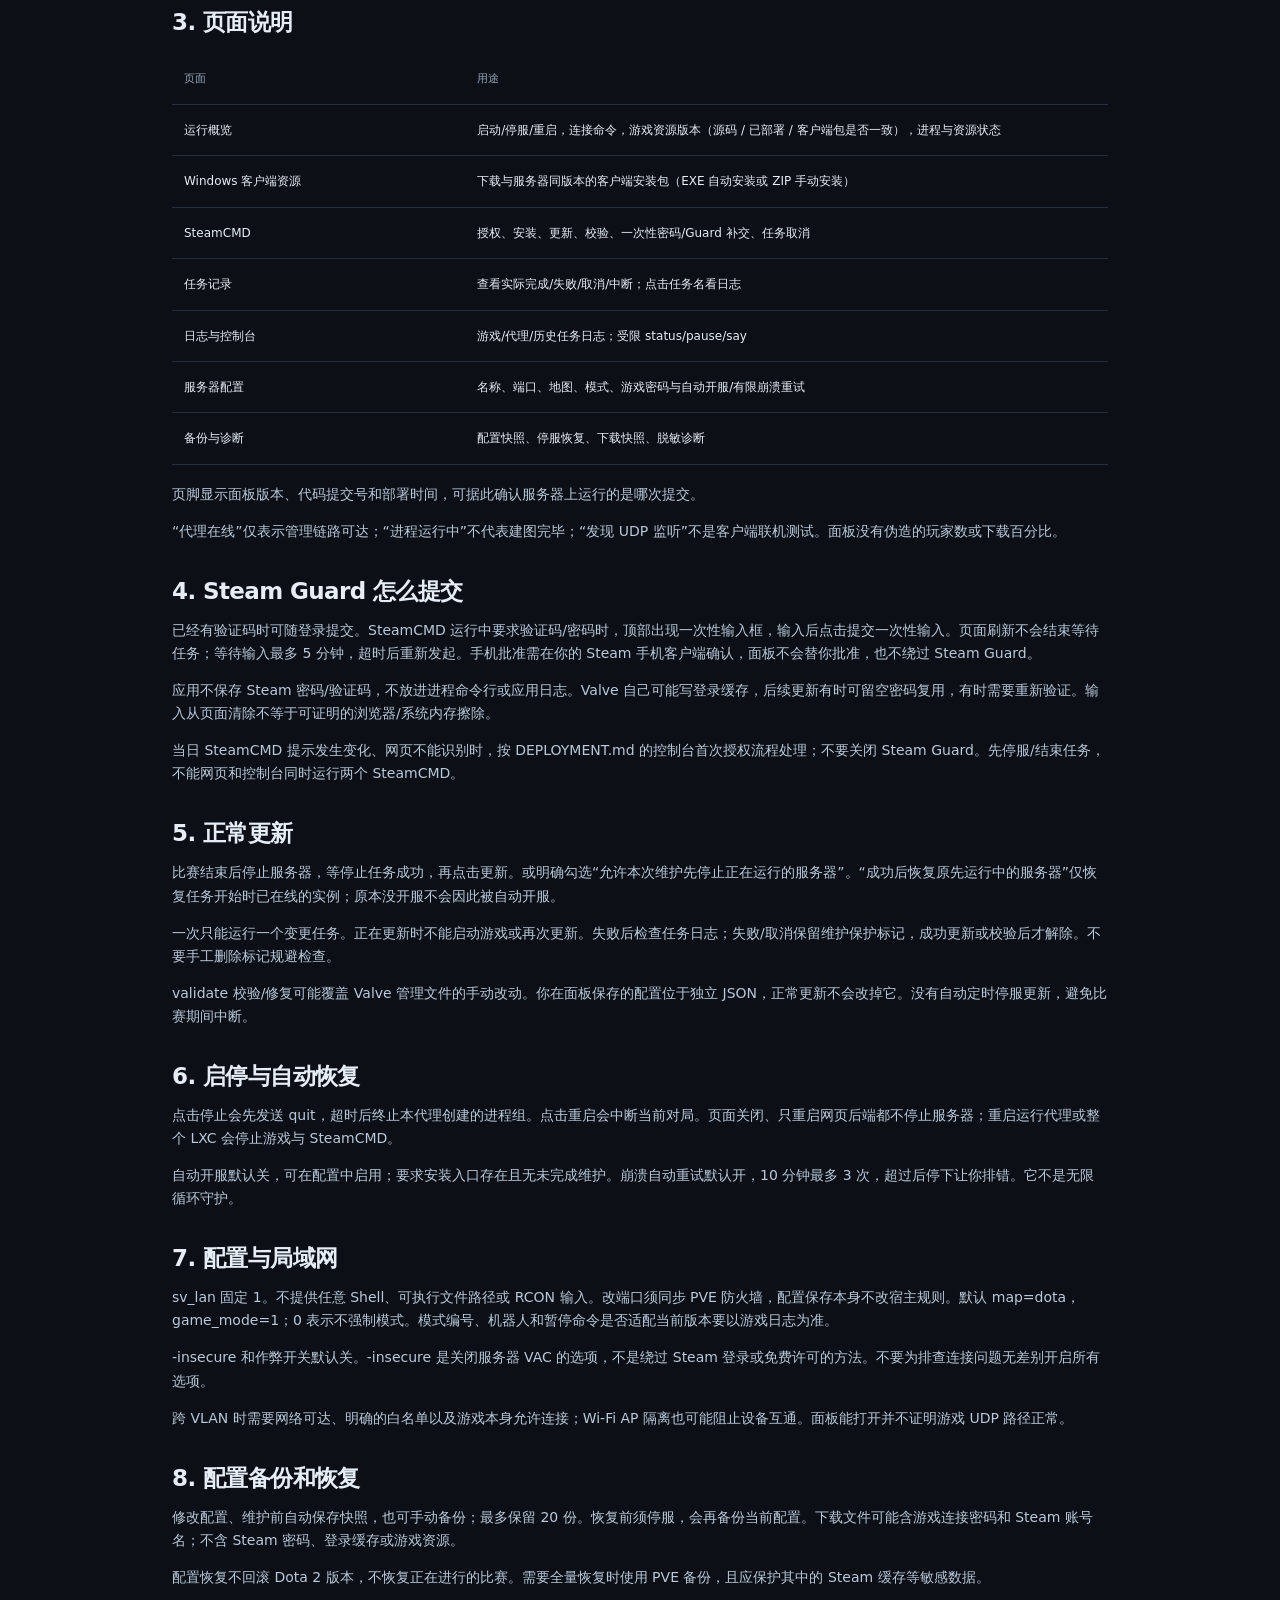
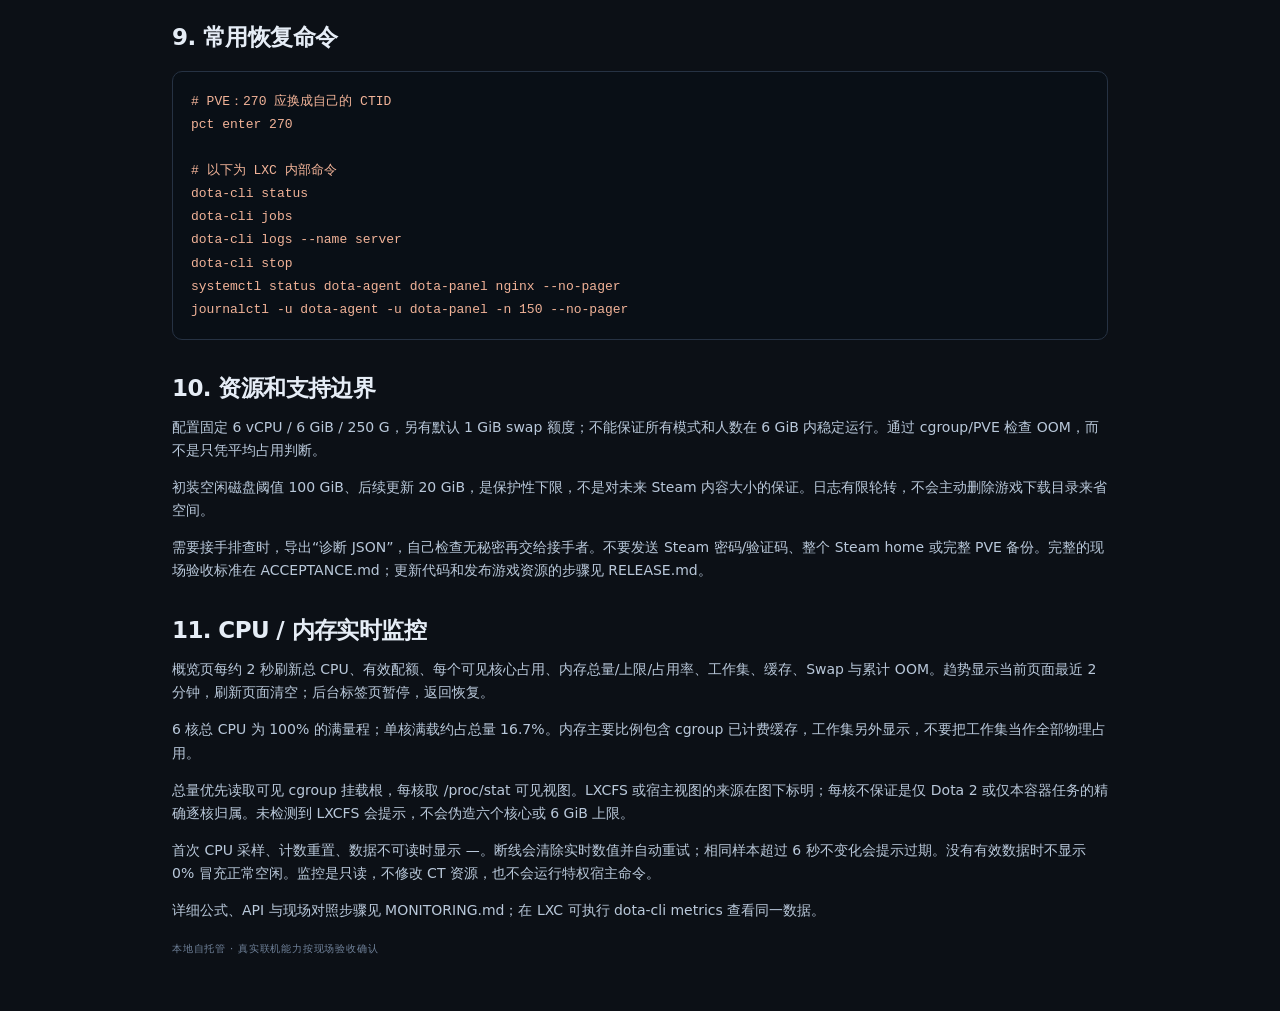
==== commit 00ee8b84: "Consolidate documentation and add code style guidance - New README, docs/RELEASE.md (deploy, release" ====
--- a/docs/HELP.html
+++ b/docs/HELP.html
@@ -11,83 +11,67 @@
 .bot-summary{display:grid;grid-template-columns:125px minmax(0,1fr);gap:14px 18px}.bot-summary dt{color:var(--muted)}.bot-summary dd{margin:0;white-space:pre-line;overflow-wrap:anywhere}.bot-divider{border:0;border-top:1px solid var(--line);margin:24px 0}.bot-library{display:grid;grid-template-columns:repeat(auto-fit,minmax(min(340px,100%),1fr));gap:16px}.bot-library-item{padding:18px;border:1px solid var(--line);border-radius:12px;background:var(--panel2);min-width:0}.bot-library-item h4{margin:0 0 8px;overflow-wrap:anywhere}.bot-library-item .button-row{margin-top:15px;flex-wrap:wrap}#botLookup{white-space:pre-line}#botLog{max-height:360px}@media(max-width:600px){.bot-summary{grid-template-columns:1fr;gap:4px}.bot-summary dd{margin-bottom:14px}#botDownloadForm .button-row{flex-wrap:wrap}}
 
 .hash-wrap{display:block;overflow-wrap:anywhere;font-size:.8rem}.audit-output{white-space:pre-wrap;overflow-wrap:anywhere;font-size:.84rem;line-height:1.7;color:#c5d5df;background:#101c28;border-radius:8px;padding:16px;min-height:130px}
-</style></head><body><main class="help-shell"><p class="eyebrow">DOTA 2 LAN KIT / DOCUMENTATION / V1.3.0</p><p class="muted">离线帮助 · 完整部署步骤见同目录 DEPLOYMENT.md</p><h1 id="section-0">LAN 附加模式 · 1.3.0 新功能</h1>
-<h1 id="section-1">LAN 附加模式使用帮助 · 1.3.0</h1>
-<h2 id="section-2">这版提供什么</h2>
-<p>完整 HTTP 免登录面板（沿用 SteamCMD/机器人版本库/CPU/每核/内存监控），加一个 <code>lan_dota</code> 附加模式。比赛由 LXC 进程承载；玩家连接后在 Dota 内的自制 Panorama 页面配置，不再读取官方大厅。</p>
-<p>代码包需要本地 Workshop Tools 编译 UI，并在每台客户端安装同版资源；不是上传 ZIP 立即可玩的已编译地图。标准 <code>dota</code> 地图和默认英雄是本轮唯一目标。天地星兼容性由验证模块收集证据，尚无真实对局结论。</p>
-<h2 id="section-5">第一次使用：交给本地 Codex</h2>
-<p>先按根目录 CODEX_LAN_HANDOFF.md 合并真实仓库、编译/导入 UI、升级已有 LXC、安装客户端包。保持6 vCPU/6 GiB/250 G，HTTP无密码。缺少 compiled 时面板显示资源不足，启动被阻止；“停服部署模块”可先部署纯源码做检查，但不会绕过启动检查。</p>
-<h2 id="section-7">先测试连接和准备，不加 AI</h2>
-<p>停服进入 LAN 附加模式页。勾选启用、关闭天地星实验，保存，确认资源状态，点击启动。客户端控制台执行面板上的 connect 命令。连接失败需看原始引擎日志，网页不能替代 Steam/Source2 的连接握手。</p>
-<p>首位完成有效 UI 握手的玩家成为配置者。每人选择天辉/夜魇以及一个空闲意向位置，然后准备。配置者可设置选人时间30–120秒、赛前时间10–60秒、是否允许暂停；更改设置、成员或队伍会清空准备，避免旧配置误开局。配置者可以转移权限；断线后等待30秒重新选举，也可在网页准备阶段发出受限的重新选举指令。</p>
-<p>只有所有连接中玩家完成握手、选边和准备，配置者才能开始。准备阶段无自动开局倒计时。非法身份、旧配置版本、占用位置、越界值、重复开局均在服务端拒绝，不只是隐藏按钮。</p>
-<h2 id="section-11">再测试天地星</h2>
-<p>在机器人页输入1627071163下载并选择一个固定版本。在 addon 页扫描，然后停服开启“天地星原生 Bot 实验”。下一次开服锁定脚本版本，生成当前 session 的原生 Bot 探针。</p>
-<p>进游戏选择实验模式，设置难度（0–3整数，实际效果需验证），选择是否开始时补齐空位，勾选实验确认并保存。需要自动填充时当前实现使用 GameRules:BotPopulate：必须事先在面板主配置明确开启训练作弊并重启，引擎报告 cheats=true才会开局。本版不会偷偷开启作弊，不能承诺不公平难度或每侧难度都按脚本实现。</p>
-<p>人类玩家全部准备后开始；Bot填充在选人阶段一次性调用，15秒内核对数量。未足额或引擎提前开局会报告异常，尝试关闭思考/暂停；不要把该局当成可继续正常游玩的成功局。保留日志后面板停止即可。</p>
-<p>“意向位置”目前是待适配输入，不等于天地星原生房间槽位。当前未提供双边不同脚本、自动位置映射、不同地形或完整官方模式复刻。</p>
-<h2 id="section-16">页面里的证据如何读</h2>
+
+#clientHash { overflow-wrap: anywhere; }
+</style></head><body><main class="help-shell"><p class="eyebrow">DOTA 2 LAN KIT / DOCUMENTATION / V1.3.0</p><p class="muted">离线帮助 · 完整部署步骤见同目录 DEPLOYMENT.md</p><h1 id="section-0">使用帮助</h1>
+<p>这是管理你自己的 Dota 2 LAN 服务器的面板，不是 Steam 客户端，也不是 Valve 官方匹配服务。当前服务器固定使用天地星 AI，一名真人对战 AI。面板使用 HTTP 80 端口，游戏端口以概览页的连接命令为准。</p>
+<h2 id="section-2">玩一局的流程</h2>
+<p>1. 在&quot;Windows 客户端资源&quot;页下载安装包，退出 Dota 2 后运行，选择 Steam 目录。服务器每次发布新版本后都要重新安装。 2. 打开 Dota 2，在控制台输入概览页显示的 <code>connect</code> 命令。 3. 在游戏内&quot;游戏选项&quot;窗口选择双方 AI 难度、人数等参数，点&quot;确认设置并开始&quot;。选人和出兵前时间固定为 45 秒。 4. 如果屏幕顶部显示&quot;客户端资源版本与服务器不一致&quot;，说明本机资源过期：打完或退出后重新安装客户端资源。</p>
+<h2 id="section-4">游戏内对局工具</h2>
+<p>比赛开始后，屏幕顶部的对局工具提供以下操作（除重启外都需要服务器开启作弊）：</p>
 <table>
-<tr><th>显示</th><th>能说明什么</th></tr>
-<tr><td>编译资源文件已核对</td><td>文件、来源 UI hash、资源头/清单相符，不证明引擎能渲染</td></tr>
-<tr><td>已部署模块</td><td>受管文件复制完成，不证明地图或附加模式已启动</td></tr>
-<tr><td>游戏进程运行中</td><td>只有进程存活，连接仍需验收</td></tr>
-<tr><td>新鲜 setup 心跳</td><td>当前进程中的 addon 服务端脚本报告正等待配置</td></tr>
-<tr><td>UI_HELLO</td><td>引擎事件来源已识别，客户端 revision匹配</td></tr>
-<tr><td>BOT_ENTRY</td><td>当前会话某个原生 Bot 入口执行</td></tr>
-<tr><td>BOT_API / BOT_CONTEXT</td><td>候选全局 API 存在性 / GetBot 此时是否有句柄</td></tr>
-<tr><td>BOT_CALLBACK</td><td>被注入的回调体确实开始执行，非完整行为正确</td></tr>
-<tr><td>完整 AI / 槽位 / 对局</td><td>始终需要现场验收，不自动填写通过</td></tr>
+<tr><th>功能</th><th>说明</th></tr>
+<tr><td>restart：摧毁本局并重启一局游戏</td><td>需在 5 秒内再点一次确认；只有房主可用。服务器会完整重启，约 30 秒后重新输入 connect 命令</td></tr>
+<tr><td>刷新 / 重置英雄</td><td>恢复生命、魔法并刷新冷却；重置会先复活并回到泉水</td></tr>
+<tr><td>金币、等级</td><td>自己 +1000 金币；己方或对方 AI 各 +1000 金币或 +1 级</td></tr>
+<tr><td>添加技能</td><td>六个快捷技能直接满级；输入框可填任意技能内部名称，非先天技能需手动加点</td></tr>
+<tr><td>删除该技能</td><td>删除输入框里填写的技能。只能删除通过面板添加的技能；手动加过点的会返还技能点</td></tr>
+<tr><td>基础攻击间隔</td><td>按钮在初始值 ±0.3 秒内调整；超出范围时按钮会先回到最近的边界</td></tr>
 </table>
-<p>心跳15秒过期后不再显示为新鲜玩家状态。旧日志 token不进入新会话统计。回调计数是同入口/回调的最大观测值，不是各机器人调用总和；日志不是防伪认证，第三方Lua可输出任意内容。探针有额外负担，性能对比需要随后关闭探针再重测。</p>
-<h2 id="section-30">下一局、停用与恢复</h2>
-<p>比赛结束先在面板停止/重启进程，重新回到准备阶段；首版不使用 map 内热重开，避免残留玩家/监听器/探针。每局的游戏内配置当前不持久化，重启恢复安全默认值；网页的 addon启用、启动策略、Bot实验开关持续保存。</p>
-<p>下载新机器人版本不改变当前局。自动崩溃重试仍使用原局版本/配置；更改 addon源码会使自动重试失败，需显式重新启动。停止后取消启用 addon可以回到原普通服流程，不需要删除CT。</p>
-<p>配置文件在 <code>/var/lib/dota2/lan-addon/</code>，游戏模块在 <code>/srv/dota2/game/dota_addons/lan_dota/</code>。源码与编译资源由安装脚本以root-owned部署，运行代理仅写游戏目录/状态。不要直接编辑受管文件；开发改源码、重新编译和部署，哈希冲突先保存用户改动。</p>
-<p>---</p>
-<h1 id="section-35">使用帮助</h1>
-<p>这是管理你自己的 Dota 2 LAN 实例的面板，不是 Steam 客户端，也不是 Valve 官方匹配服务。默认只向指定 LAN 提供 HTTP 8080；游戏默认 UDP 27015。</p>
-<h2 id="section-37">1. HTTP 免登录与 Steam 授权</h2>
-<p>本面板无需管理员账号或密码，直接访问 <code>http://LXC的IP:8080</code>。不启用 HTTPS，不生成证书，也不会跳转到登录页。IP 建议静态或 DHCP 保留。</p>
+<p>聊天指令：<code>-gold 数值</code>、<code>-lvlup 级数</code>、<code>-refresh</code>、<code>-respawn</code>，以及 <code>-basetime 秒数</code>（0.1～10 秒，不受按钮范围限制）。</p>
+<h2 id="section-16">收益规则</h2>
+<p>- 双方基础倍率：比赛开始后 5 分钟内为 1×，5～15 分钟线性升到 1.5×，之后保持。 - AI 每死亡一次加一层（最多 9 层），额外加成为 层数×(层数+1)/20；AI 击杀英雄时减 3 层。AI 的总倍率不超过 5×。 - 这些数值集中在 <code>addon/lan_dota/game/scripts/vscripts/lan/bot_comeback.lua</code> 的 <code>RULES</code> 表里。</p>
+<h2 id="section-18">1. HTTP 免登录与 Steam 授权</h2>
+<p>本面板无需管理员账号或密码，直接访问 <code>http://LXC的IP/</code>（面板端口默认 80）。不启用 HTTPS，不生成证书，也不会跳转到登录页。IP 建议静态或 DHCP 保留。</p>
 <p>SteamCMD 的授权不同于面板登录：Steam 登录账号、Steam Guard 或手机批准仍按 Valve 要求完成。HTTP 会明文传输你输入的 Steam 凭据，只能在信任的 LAN 使用；不要把密码发给开发接手者。</p>
 <p>LAN 白名单内任何人都可管理服务器并读取配置/日志。白名单、Host、Origin、JSON 与自动 CSRF 令牌检查继续保留；浏览器自动取得令牌，不需要用户登录或输入任何令牌。</p>
-<h2 id="section-41">2. 首次开服</h2>
+<h2 id="section-22">2. 首次开服</h2>
 <p>打开面板 → SteamCMD → 输入 Steam 登录名/密码 → 测试登录/授权 → 完成 Steam Guard 或手机批准 → 安装 Dota 2（含校验） → 等待任务成功 → 检查服务器配置 → 启动服务器 → 在另一台设备的 Dota 2 控制台 connect 到 CT 的 IP:游戏端口。</p>
 <p>安装会从 Valve 下载 App 570 Linux 内容，ZIP 不含游戏。不要依赖匿名下载可用。初始环境安装不下载完整游戏，也不自动开服。客户端安装/更新、Steam 授权与 LAN 建服是不同步骤，不能据此保证完全断网可玩。</p>
 <pre><code>connect 192.168.1.70:27015</code></pre>
 <p>这是示例 IP；使用概览页提供的连接命令。如果设置了游戏连接密码，按客户端提示输入或在客户端控制台先设置对应 password。先验证地图、选人和实际对局，再把它当作可用服务器。</p>
-<h2 id="section-46">3. 页面说明</h2>
+<h2 id="section-27">3. 页面说明</h2>
 <table>
 <tr><th>页面</th><th>用途</th></tr>
-<tr><td>运行概览</td><td>启动/停服/重启，连接命令，进程与本地资源状态</td></tr>
-<tr><td>机器人脚本</td><td>输入 Workshop ID、下载安装、固定版本/下一局启用、停用/回滚、入口日志</td></tr>
+<tr><td>运行概览</td><td>启动/停服/重启，连接命令，游戏资源版本（源码 / 已部署 / 客户端包是否一致），进程与资源状态</td></tr>
+<tr><td>Windows 客户端资源</td><td>下载与服务器同版本的客户端安装包（EXE 自动安装或 ZIP 手动安装）</td></tr>
 <tr><td>SteamCMD</td><td>授权、安装、更新、校验、一次性密码/Guard 补交、任务取消</td></tr>
 <tr><td>任务记录</td><td>查看实际完成/失败/取消/中断；点击任务名看日志</td></tr>
-<tr><td>日志与控制台</td><td>游戏/代理/历史任务日志；受限 status/bots/pause/say</td></tr>
+<tr><td>日志与控制台</td><td>游戏/代理/历史任务日志；受限 status/pause/say</td></tr>
 <tr><td>服务器配置</td><td>名称、端口、地图、模式、游戏密码与自动开服/有限崩溃重试</td></tr>
 <tr><td>备份与诊断</td><td>配置快照、停服恢复、下载快照、脱敏诊断</td></tr>
 </table>
+<p>页脚显示面板版本、代码提交号和部署时间，可据此确认服务器上运行的是哪次提交。</p>
 <p>“代理在线”仅表示管理链路可达；“进程运行中”不代表建图完毕；“发现 UDP 监听”不是客户端联机测试。面板没有伪造的玩家数或下载百分比。</p>
-<h2 id="section-58">4. Steam Guard 怎么提交</h2>
+<h2 id="section-40">4. Steam Guard 怎么提交</h2>
 <p>已经有验证码时可随登录提交。SteamCMD 运行中要求验证码/密码时，顶部出现一次性输入框，输入后点击提交一次性输入。页面刷新不会结束等待任务；等待输入最多 5 分钟，超时后重新发起。手机批准需在你的 Steam 手机客户端确认，面板不会替你批准，也不绕过 Steam Guard。</p>
 <p>应用不保存 Steam 密码/验证码，不放进进程命令行或应用日志。Valve 自己可能写登录缓存，后续更新有时可留空密码复用，有时需要重新验证。输入从页面清除不等于可证明的浏览器/系统内存擦除。</p>
 <p>当日 SteamCMD 提示发生变化、网页不能识别时，按 DEPLOYMENT.md 的控制台首次授权流程处理；不要关闭 Steam Guard。先停服/结束任务，不能网页和控制台同时运行两个 SteamCMD。</p>
-<h2 id="section-62">5. 正常更新</h2>
+<h2 id="section-44">5. 正常更新</h2>
 <p>比赛结束后停止服务器，等停止任务成功，再点击更新。或明确勾选“允许本次维护先停止正在运行的服务器”。“成功后恢复原先运行中的服务器”仅恢复任务开始时已在线的实例；原本没开服不会因此被自动开服。</p>
 <p>一次只能运行一个变更任务。正在更新时不能启动游戏或再次更新。失败后检查任务日志；失败/取消保留维护保护标记，成功更新或校验后才解除。不要手工删除标记规避检查。</p>
 <p>validate 校验/修复可能覆盖 Valve 管理文件的手动改动。你在面板保存的配置位于独立 JSON，正常更新不会改掉它。没有自动定时停服更新，避免比赛期间中断。</p>
-<h2 id="section-66">6. 启停与自动恢复</h2>
+<h2 id="section-48">6. 启停与自动恢复</h2>
 <p>点击停止会先发送 quit，超时后终止本代理创建的进程组。点击重启会中断当前对局。页面关闭、只重启网页后端都不停止服务器；重启运行代理或整个 LXC 会停止游戏与 SteamCMD。</p>
 <p>自动开服默认关，可在配置中启用；要求安装入口存在且无未完成维护。崩溃自动重试默认开，10 分钟最多 3 次，超过后停下让你排错。它不是无限循环守护。</p>
-<h2 id="section-69">7. 配置与局域网</h2>
+<h2 id="section-51">7. 配置与局域网</h2>
 <p>sv_lan 固定 1。不提供任意 Shell、可执行文件路径或 RCON 输入。改端口须同步 PVE 防火墙，配置保存本身不改宿主规则。默认 map=dota，game_mode=1；0 表示不强制模式。模式编号、机器人和暂停命令是否适配当前版本要以游戏日志为准。</p>
 <p>-insecure 和作弊开关默认关。-insecure 是关闭服务器 VAC 的选项，不是绕过 Steam 登录或免费许可的方法。不要为排查连接问题无差别开启所有选项。</p>
 <p>跨 VLAN 时需要网络可达、明确的白名单以及游戏本身允许连接；Wi-Fi AP 隔离也可能阻止设备互通。面板能打开并不证明游戏 UDP 路径正常。</p>
-<h2 id="section-73">8. 配置备份和恢复</h2>
+<h2 id="section-55">8. 配置备份和恢复</h2>
 <p>修改配置、维护前自动保存快照，也可手动备份；最多保留 20 份。恢复前须停服，会再备份当前配置。下载文件可能含游戏连接密码和 Steam 账号名；不含 Steam 密码、登录缓存或游戏资源。</p>
 <p>配置恢复不回滚 Dota 2 版本，不恢复正在进行的比赛。需要全量恢复时使用 PVE 备份，且应保护其中的 Steam 缓存等敏感数据。</p>
-<h2 id="section-76">9. 常用恢复命令</h2>
+<h2 id="section-58">9. 常用恢复命令</h2>
 <pre><code># PVE：270 应换成自己的 CTID
 pct enter 270
 
@@ -98,18 +82,13 @@
 dota-cli stop
 systemctl status dota-agent dota-panel nginx --no-pager
 journalctl -u dota-agent -u dota-panel -n 150 --no-pager</code></pre>
-<h2 id="section-78">10. 资源和支持边界</h2>
+<h2 id="section-60">10. 资源和支持边界</h2>
 <p>配置固定 6 vCPU / 6 GiB / 250 G，另有默认 1 GiB swap 额度；不能保证所有模式和人数在 6 GiB 内稳定运行。通过 cgroup/PVE 检查 OOM，而不是只凭平均占用判断。</p>
 <p>初装空闲磁盘阈值 100 GiB、后续更新 20 GiB，是保护性下限，不是对未来 Steam 内容大小的保证。日志有限轮转，不会主动删除游戏下载目录来省空间。</p>
-<p>需要接手排查时，导出“诊断 JSON”，自己检查无秘密再交给接手者。不要发送 Steam 密码/验证码、整个 Steam home 或完整 PVE 备份。完整的现场验收标准在 ACCEPTANCE.md。</p>
-<h2 id="section-82">11. CPU / 内存实时监控</h2>
+<p>需要接手排查时，导出“诊断 JSON”，自己检查无秘密再交给接手者。不要发送 Steam 密码/验证码、整个 Steam home 或完整 PVE 备份。完整的现场验收标准在 ACCEPTANCE.md；更新代码和发布游戏资源的步骤见 RELEASE.md。</p>
+<h2 id="section-64">11. CPU / 内存实时监控</h2>
 <p>概览页每约 2 秒刷新总 CPU、有效配额、每个可见核心占用、内存总量/上限/占用率、工作集、缓存、Swap 与累计 OOM。趋势显示当前页面最近 2 分钟，刷新页面清空；后台标签页暂停，返回恢复。</p>
 <p>6 核总 CPU 为 100% 的满量程；单核满载约占总量 16.7%。内存主要比例包含 cgroup 已计费缓存，工作集另外显示，不要把工作集当作全部物理占用。</p>
 <p>总量优先读取可见 cgroup 挂载根，每核取 /proc/stat 可见视图。LXCFS 或宿主视图的来源在图下标明；每核不保证是仅 Dota 2 或仅本容器任务的精确逐核归属。未检测到 LXCFS 会提示，不会伪造六个核心或 6 GiB 上限。</p>
 <p>首次 CPU 采样、计数重置、数据不可读时显示 —。断线会清除实时数值并自动重试；相同样本超过 6 秒不变化会提示过期。没有有效数据时不显示 0% 冒充正常空闲。监控是只读，不修改 CT 资源，也不会运行特权宿主命令。</p>
-<p>详细公式、API 与现场对照步骤见 MONITORING.md；在 LXC 可执行 dota-cli metrics 查看同一数据。</p>
-<h2 id="section-88">12. 网页自动下载机器人（1.2.0）</h2>
-<p>打开“机器人脚本”，预填 ID 为 1627071163。先在 SteamCMD 页保存账号并完成授权，再点“下载并安装”；需要验证码时在顶部任务输入框补交。保持“安装成功后设为下一局”，等待文件安装成功，然后在比赛结束后手动重启。</p>
-<p>下一局版本与当前进程独立显示，更新不会覆盖正在玩的脚本。玩家 connect 并选边后，再点“填充当前比赛空位”；不会在进程刚启动时自动把槽位填满。入口日志只表示 hero_selection 的入口运行，不表示完整 AI、难度或位置正确。没有日志不要默认为成功。</p>
-<p>“下一局停用”恢复接管前 bots 目录，它原本也可能是自定义脚本；“恢复上次选择”只切换下次启动用的版本。自动崩溃重试继续用原局脚本，手动启动才应用新选择。配置备份不包含机器人库。</p>
-<p>支持受限的 Lua/ZIP/VPK1/2，拒绝路径穿越、链接和异常体积。当前没有 ZIP 上传 UI、Lua 在线编辑、双方不同机器人或原生房间配置同步。选择/下载/部署的代码已实现，但真实 1627071163 和当前 Linux Dedicated 加载尚须实机验证。详细步骤、日志、路径与恢复说明见随包 WORKSHOP_BOTS.md；Codex 接手见 CODEX_WORKSHOP_HANDOFF.md。</p><footer>本地自托管 · 真实联机能力按现场验收确认</footer></main></body></html>+<p>详细公式、API 与现场对照步骤见 MONITORING.md；在 LXC 可执行 dota-cli metrics 查看同一数据。</p><footer>本地自托管 · 真实联机能力按现场验收确认</footer></main></body></html>
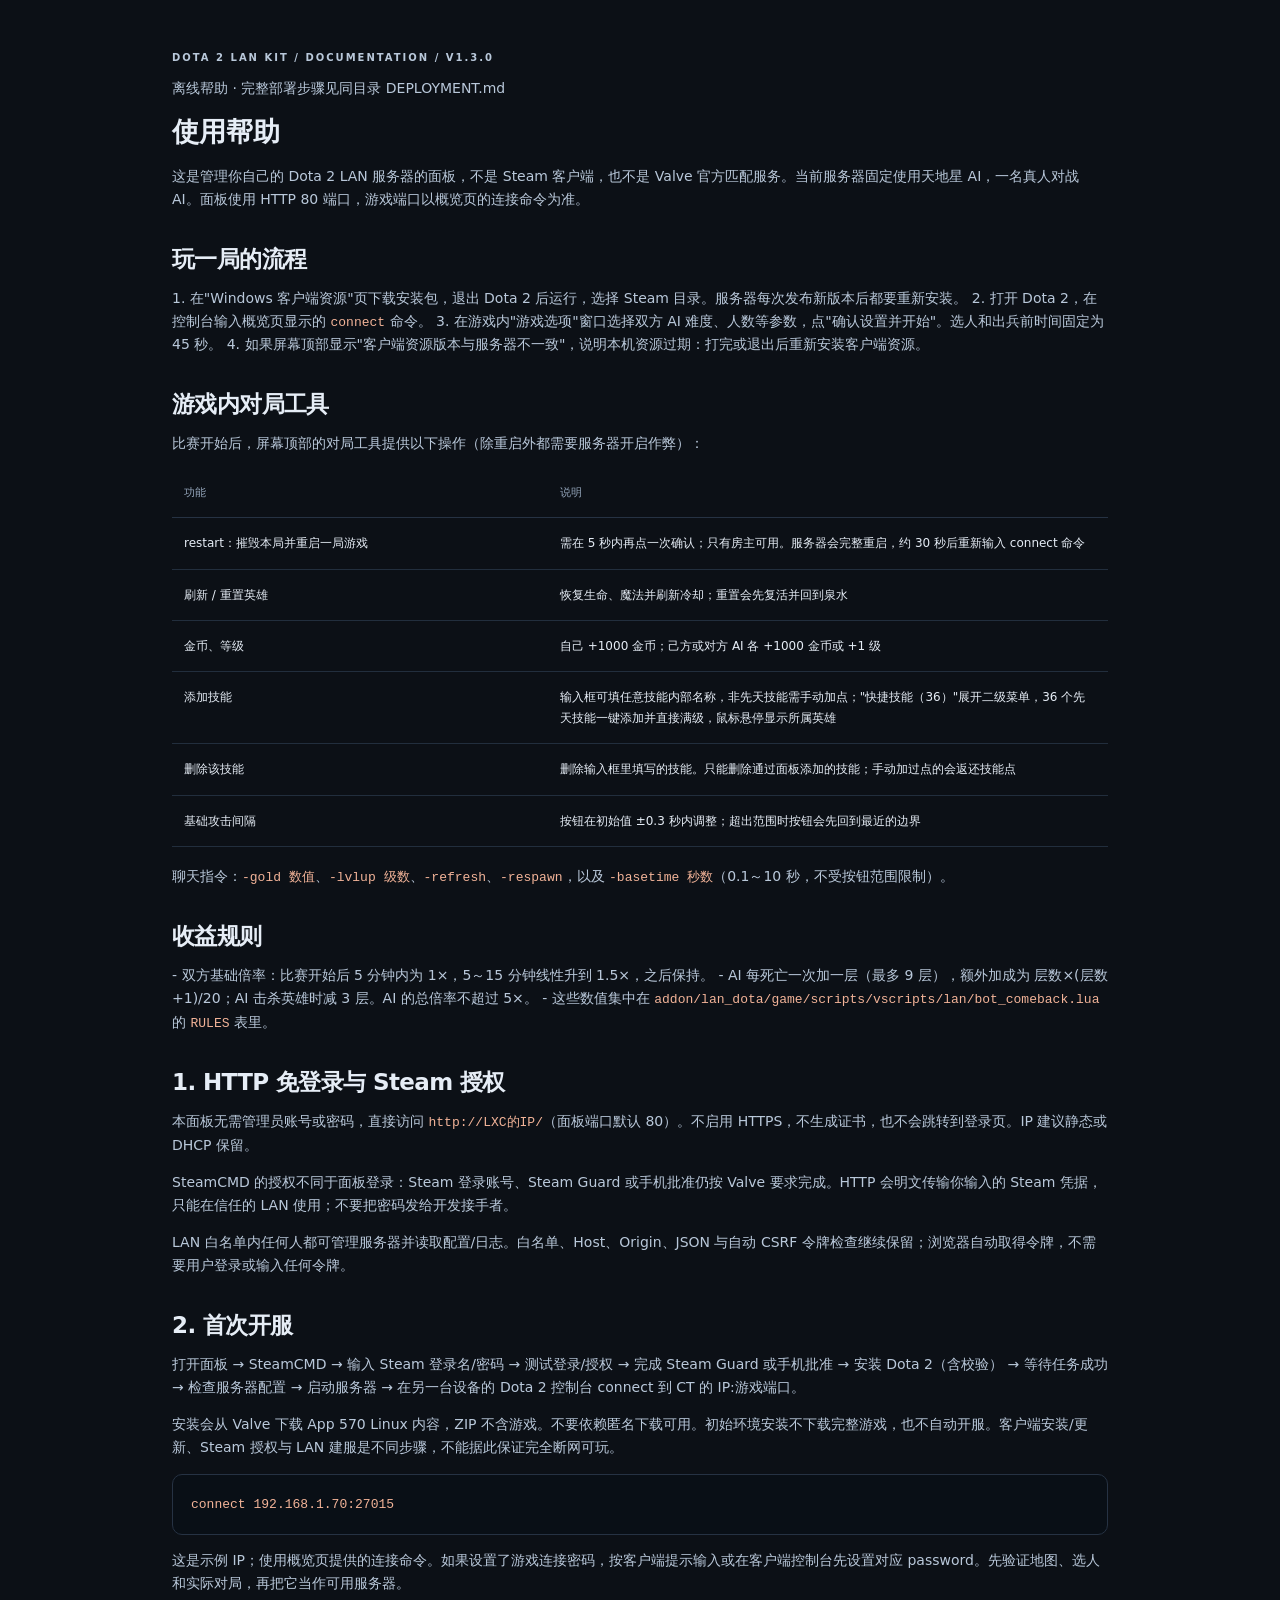
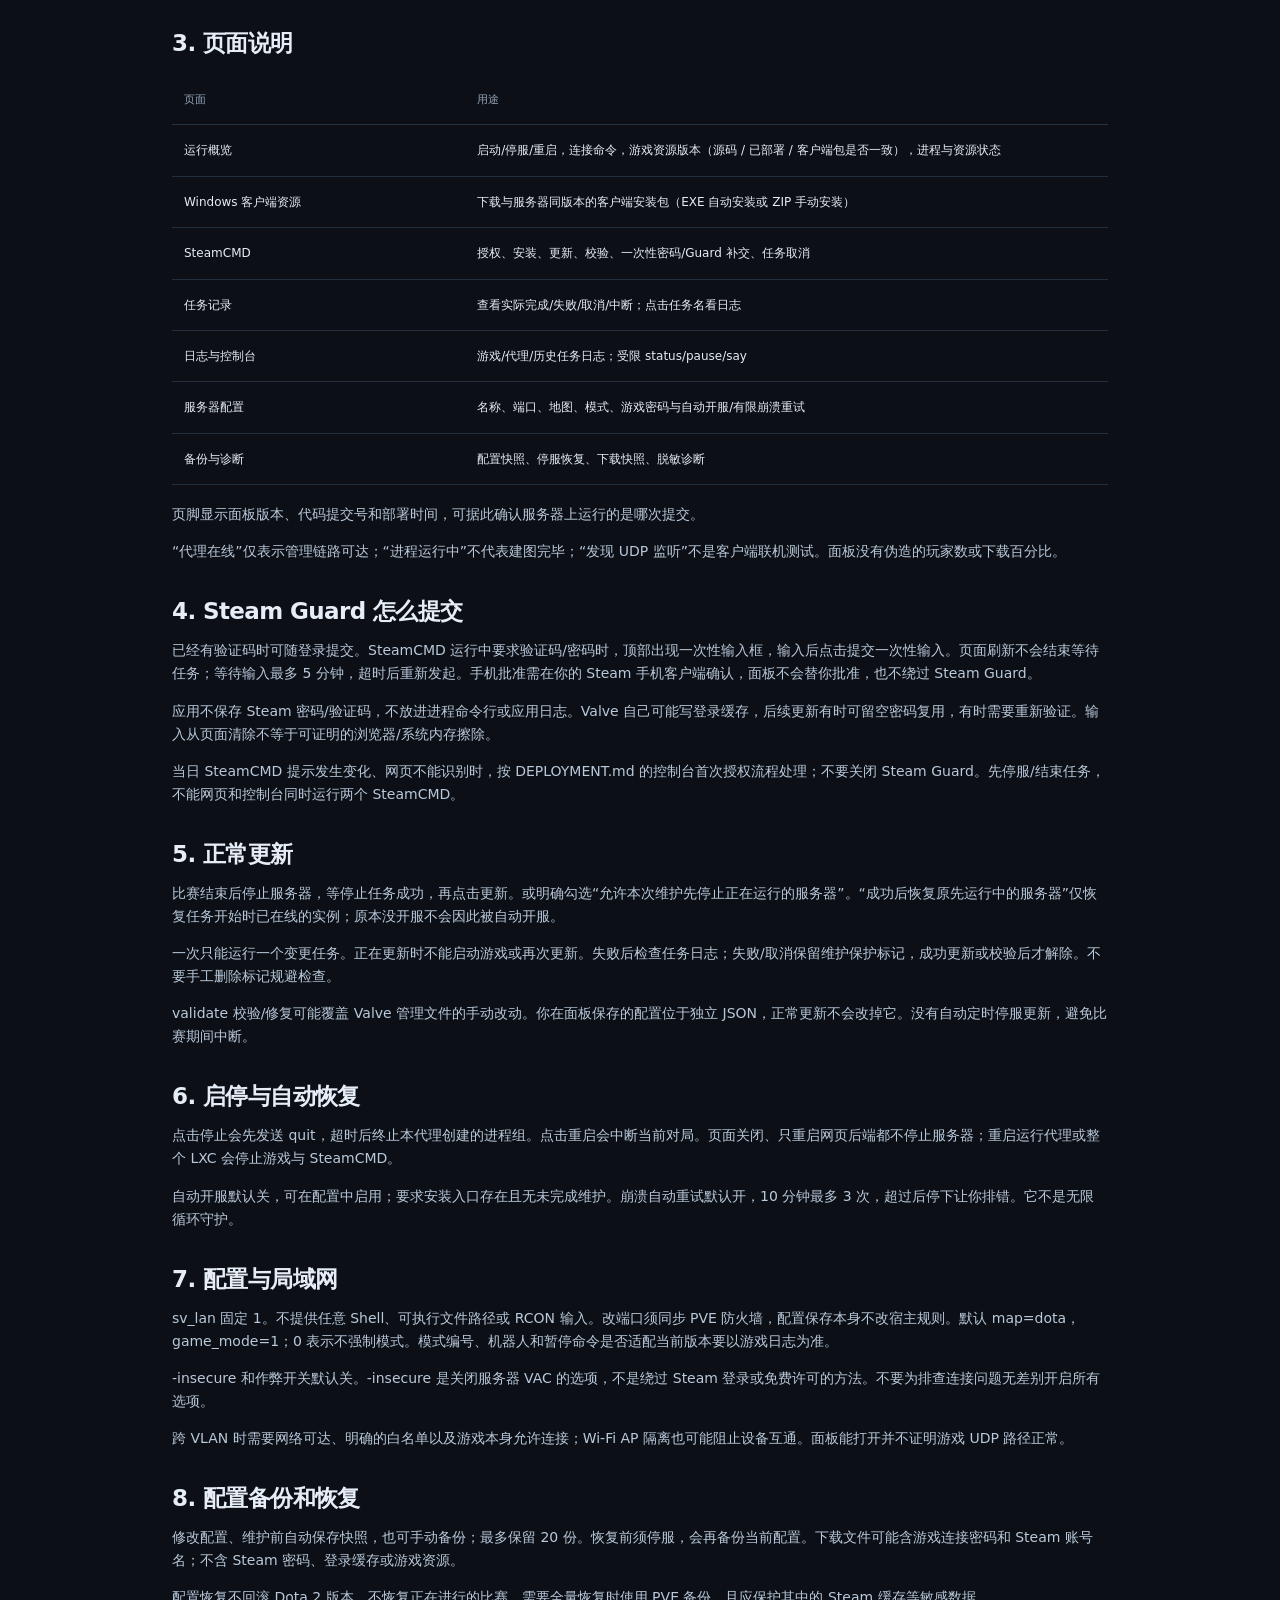
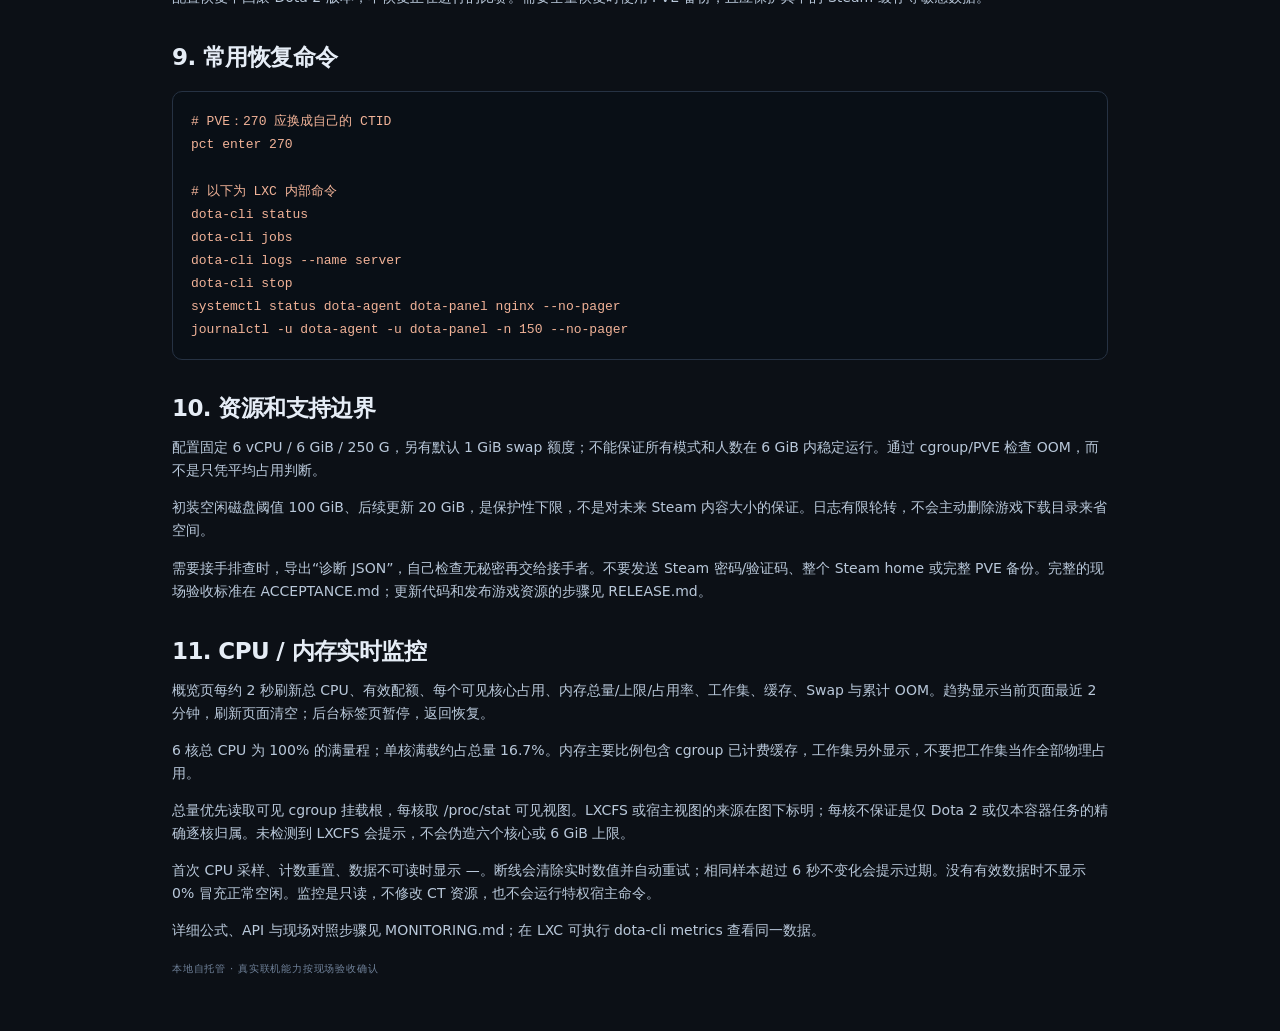
==== commit d0563716: "Move quick abilities into a 36-entry innate submenu The six quick-add buttons become a collapsible s" ====
--- a/docs/HELP.html
+++ b/docs/HELP.html
@@ -24,7 +24,7 @@
 <tr><td>restart：摧毁本局并重启一局游戏</td><td>需在 5 秒内再点一次确认；只有房主可用。服务器会完整重启，约 30 秒后重新输入 connect 命令</td></tr>
 <tr><td>刷新 / 重置英雄</td><td>恢复生命、魔法并刷新冷却；重置会先复活并回到泉水</td></tr>
 <tr><td>金币、等级</td><td>自己 +1000 金币；己方或对方 AI 各 +1000 金币或 +1 级</td></tr>
-<tr><td>添加技能</td><td>六个快捷技能直接满级；输入框可填任意技能内部名称，非先天技能需手动加点</td></tr>
+<tr><td>添加技能</td><td>输入框可填任意技能内部名称，非先天技能需手动加点；&quot;快捷技能（36）&quot;展开二级菜单，36 个先天技能一键添加并直接满级，鼠标悬停显示所属英雄</td></tr>
 <tr><td>删除该技能</td><td>删除输入框里填写的技能。只能删除通过面板添加的技能；手动加过点的会返还技能点</td></tr>
 <tr><td>基础攻击间隔</td><td>按钮在初始值 ±0.3 秒内调整；超出范围时按钮会先回到最近的边界</td></tr>
 </table>
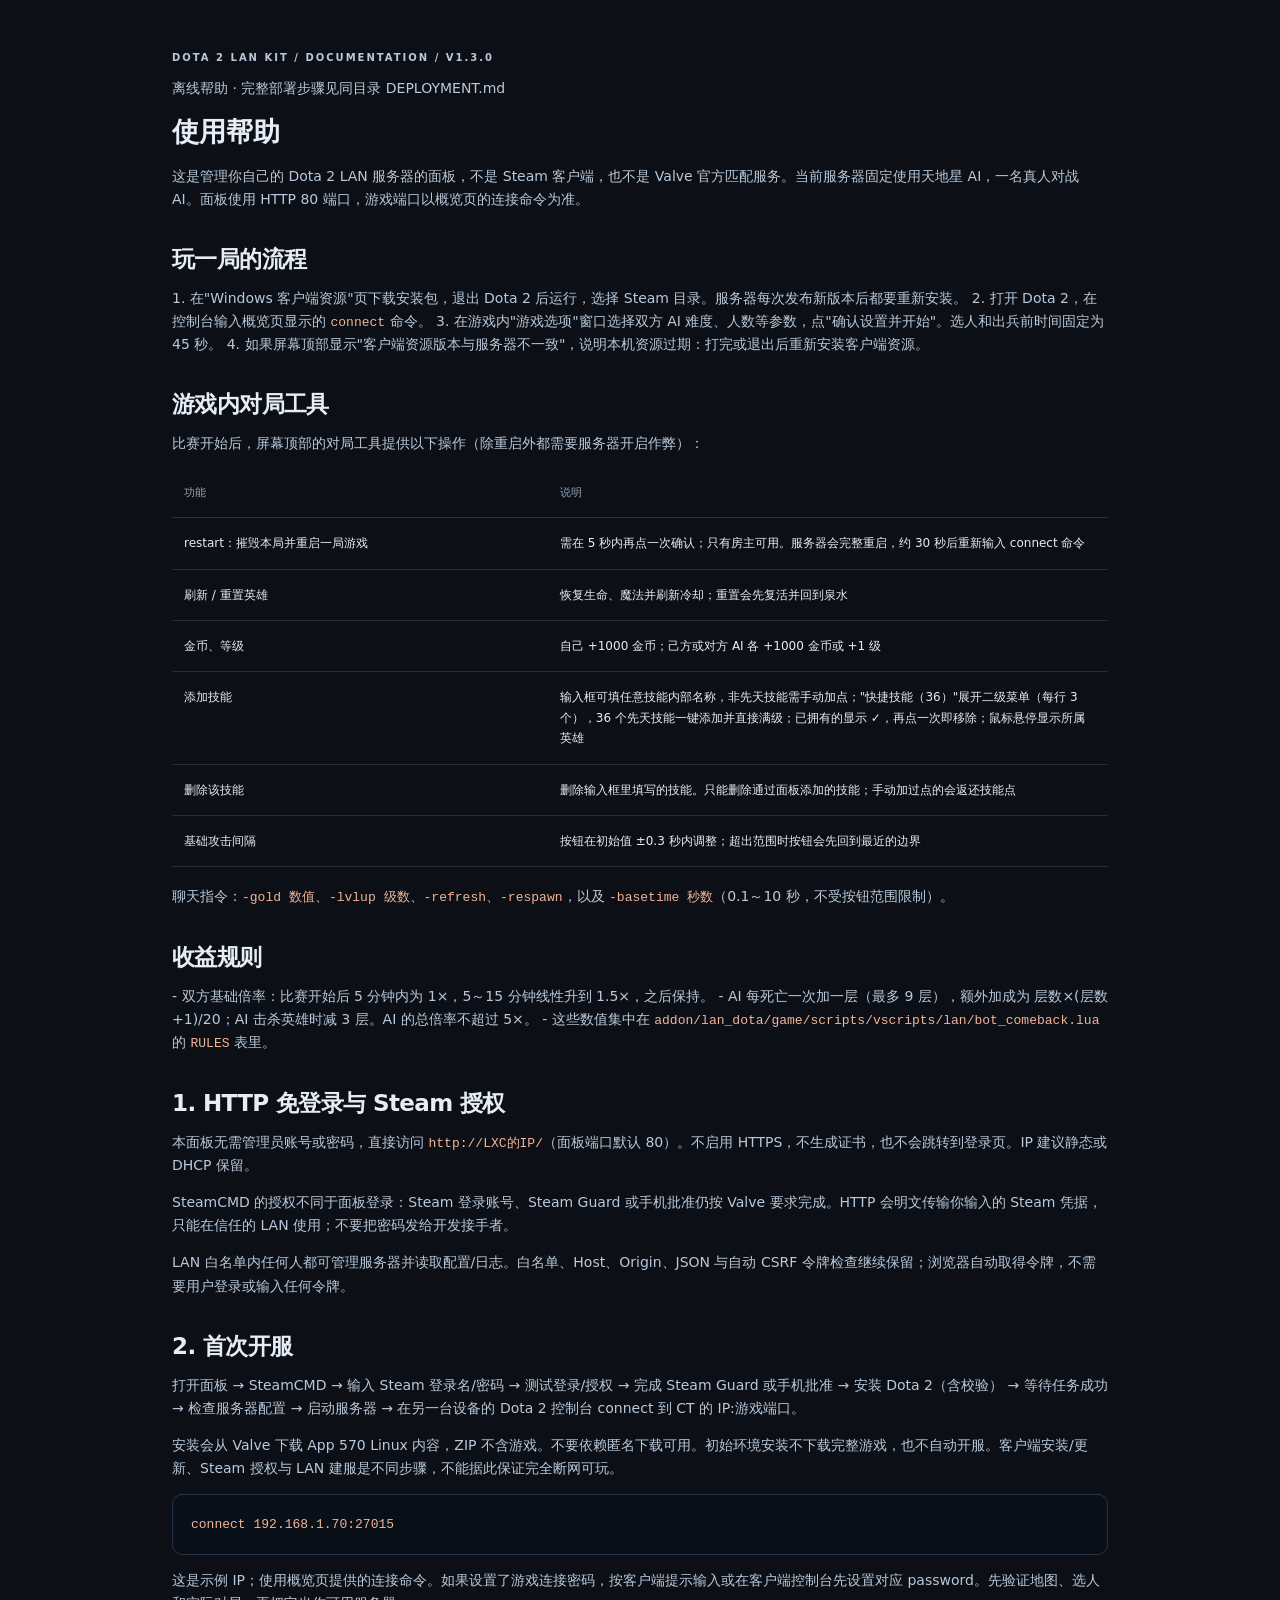
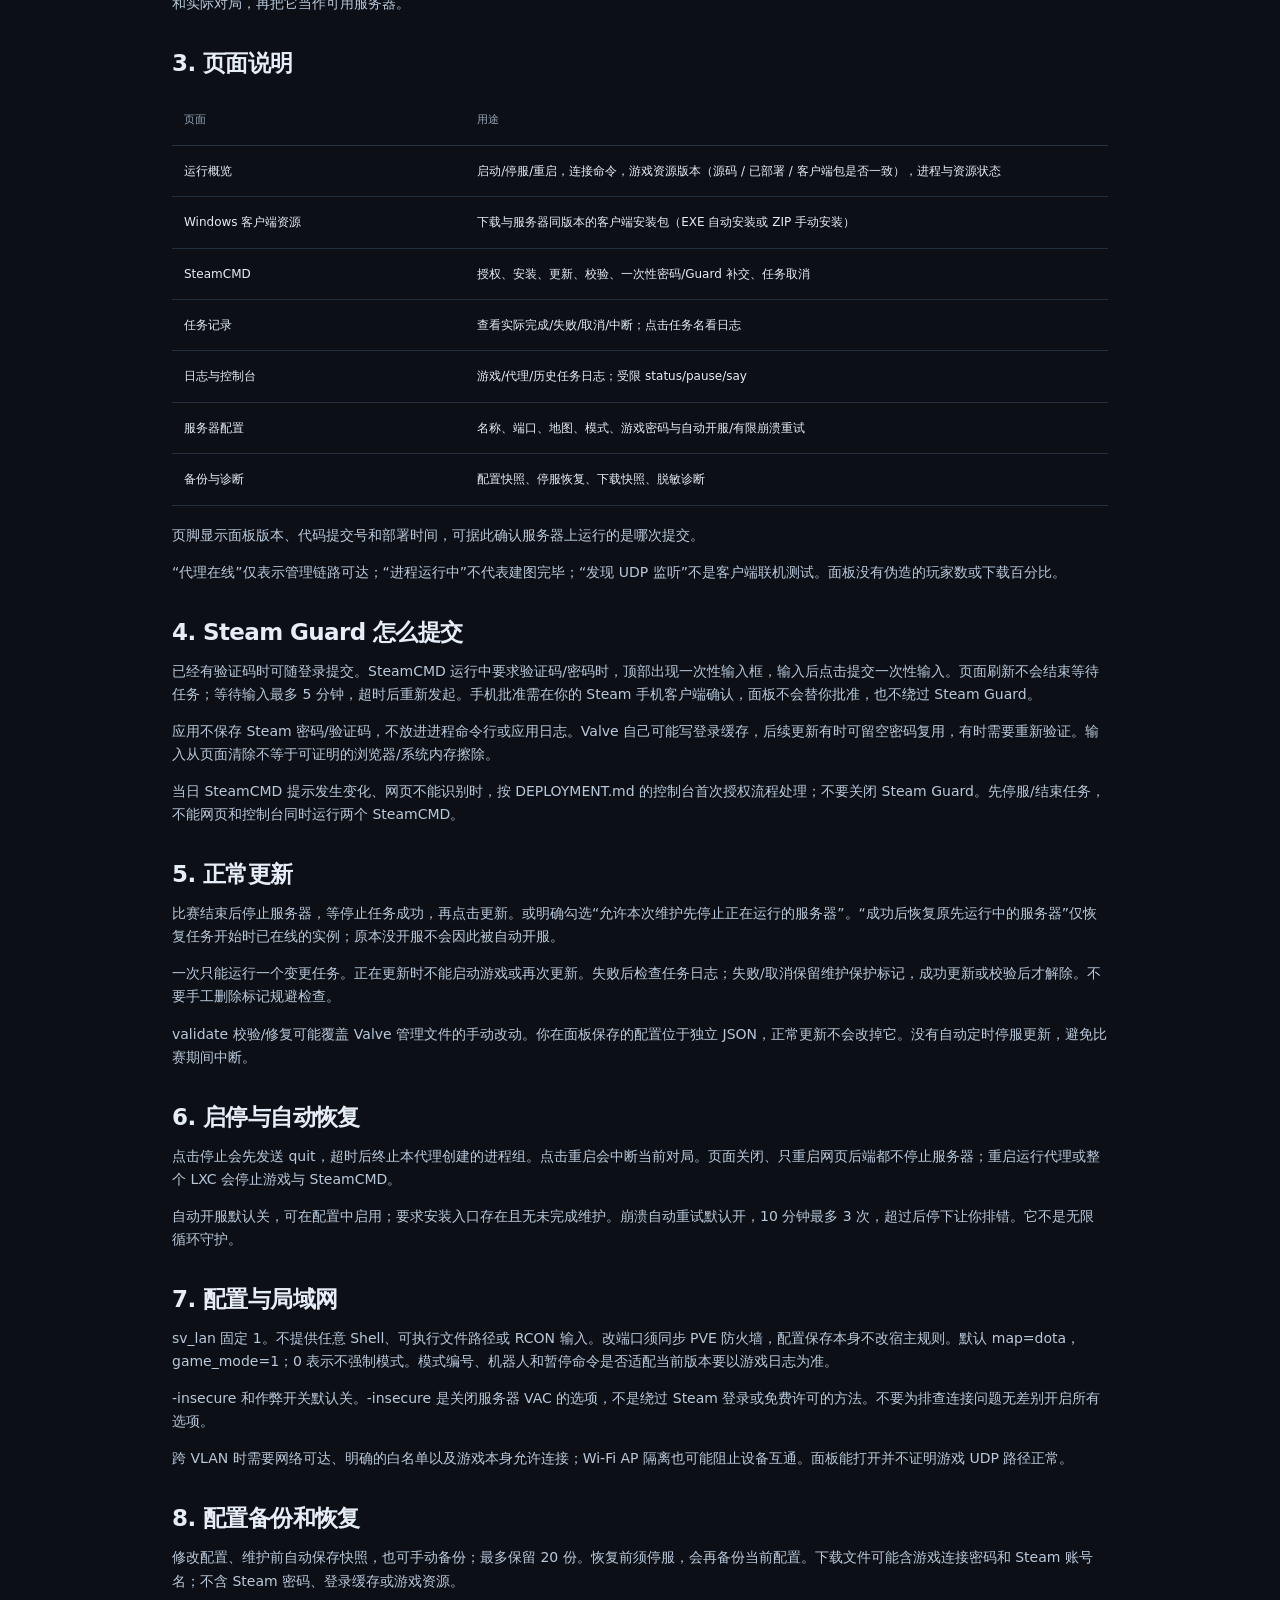
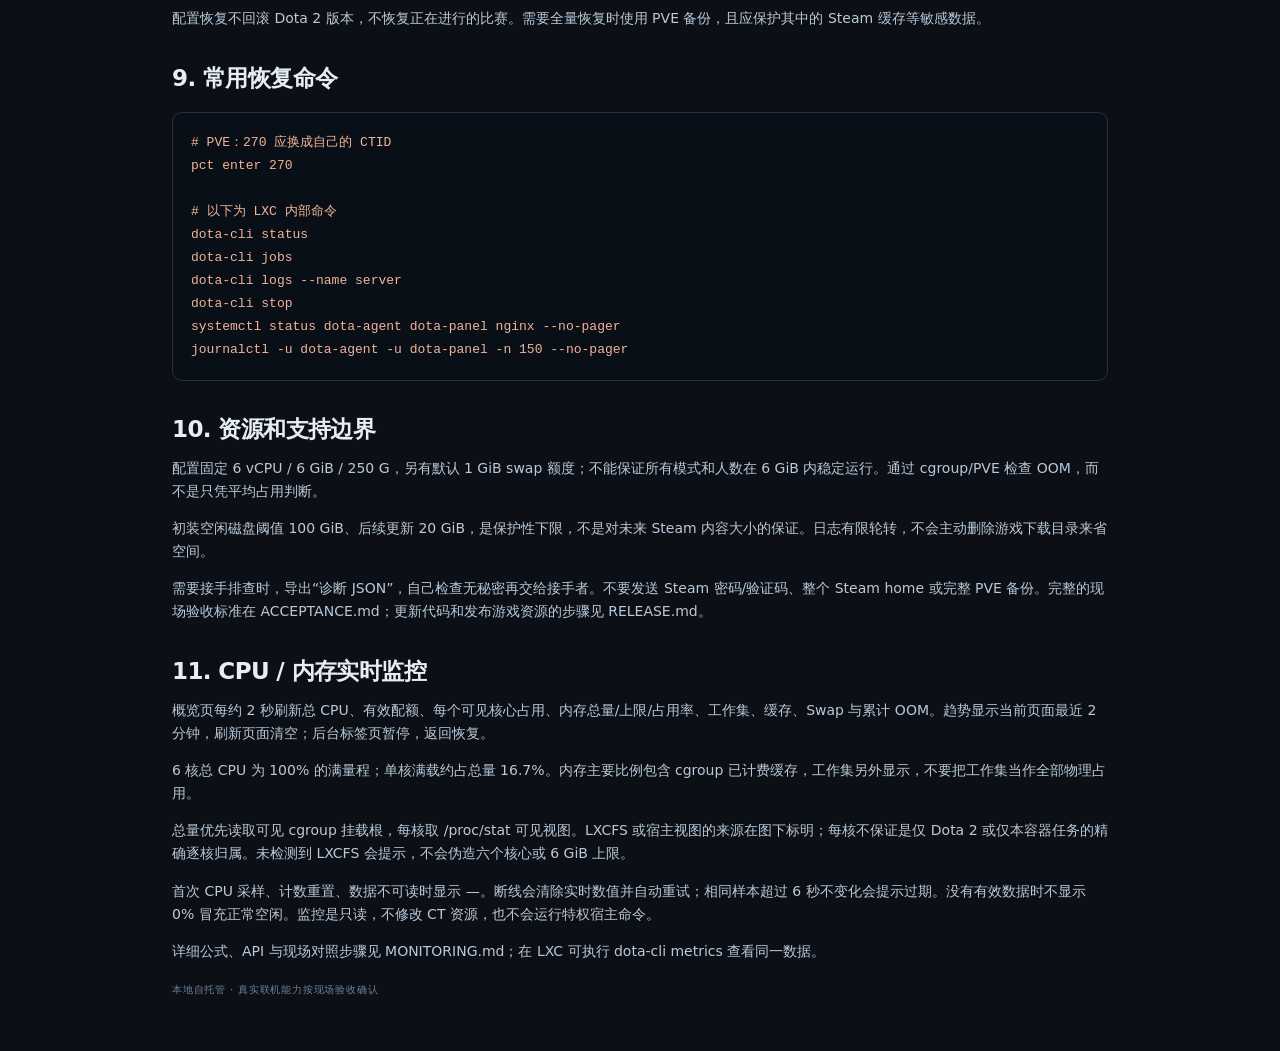
==== commit cbc61291: "Show quick abilities three per row and remove owned ones on click Owned quick abilities are highligh" ====
--- a/docs/HELP.html
+++ b/docs/HELP.html
@@ -24,7 +24,7 @@
 <tr><td>restart：摧毁本局并重启一局游戏</td><td>需在 5 秒内再点一次确认；只有房主可用。服务器会完整重启，约 30 秒后重新输入 connect 命令</td></tr>
 <tr><td>刷新 / 重置英雄</td><td>恢复生命、魔法并刷新冷却；重置会先复活并回到泉水</td></tr>
 <tr><td>金币、等级</td><td>自己 +1000 金币；己方或对方 AI 各 +1000 金币或 +1 级</td></tr>
-<tr><td>添加技能</td><td>输入框可填任意技能内部名称，非先天技能需手动加点；&quot;快捷技能（36）&quot;展开二级菜单，36 个先天技能一键添加并直接满级，鼠标悬停显示所属英雄</td></tr>
+<tr><td>添加技能</td><td>输入框可填任意技能内部名称，非先天技能需手动加点；&quot;快捷技能（36）&quot;展开二级菜单（每行 3 个），36 个先天技能一键添加并直接满级；已拥有的显示 ✓，再点一次即移除；鼠标悬停显示所属英雄</td></tr>
 <tr><td>删除该技能</td><td>删除输入框里填写的技能。只能删除通过面板添加的技能；手动加过点的会返还技能点</td></tr>
 <tr><td>基础攻击间隔</td><td>按钮在初始值 ±0.3 秒内调整；超出范围时按钮会先回到最近的边界</td></tr>
 </table>
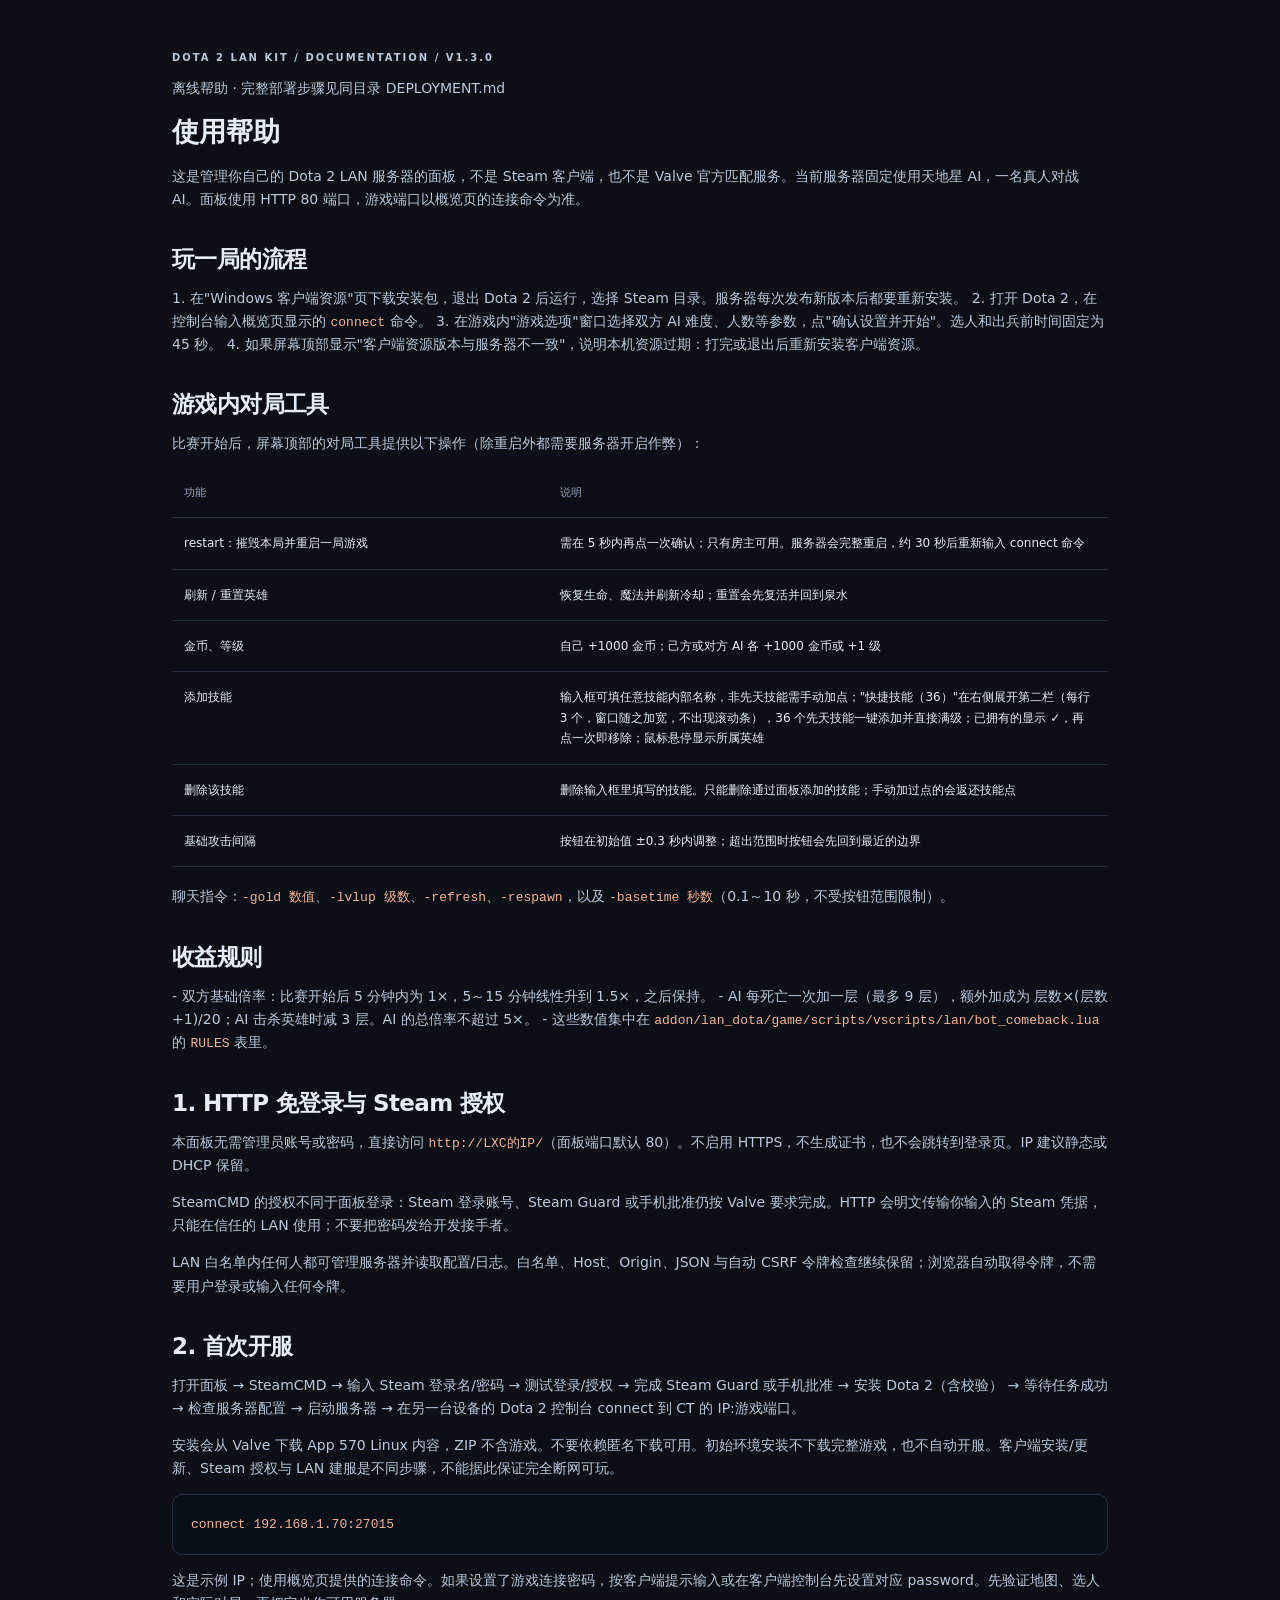
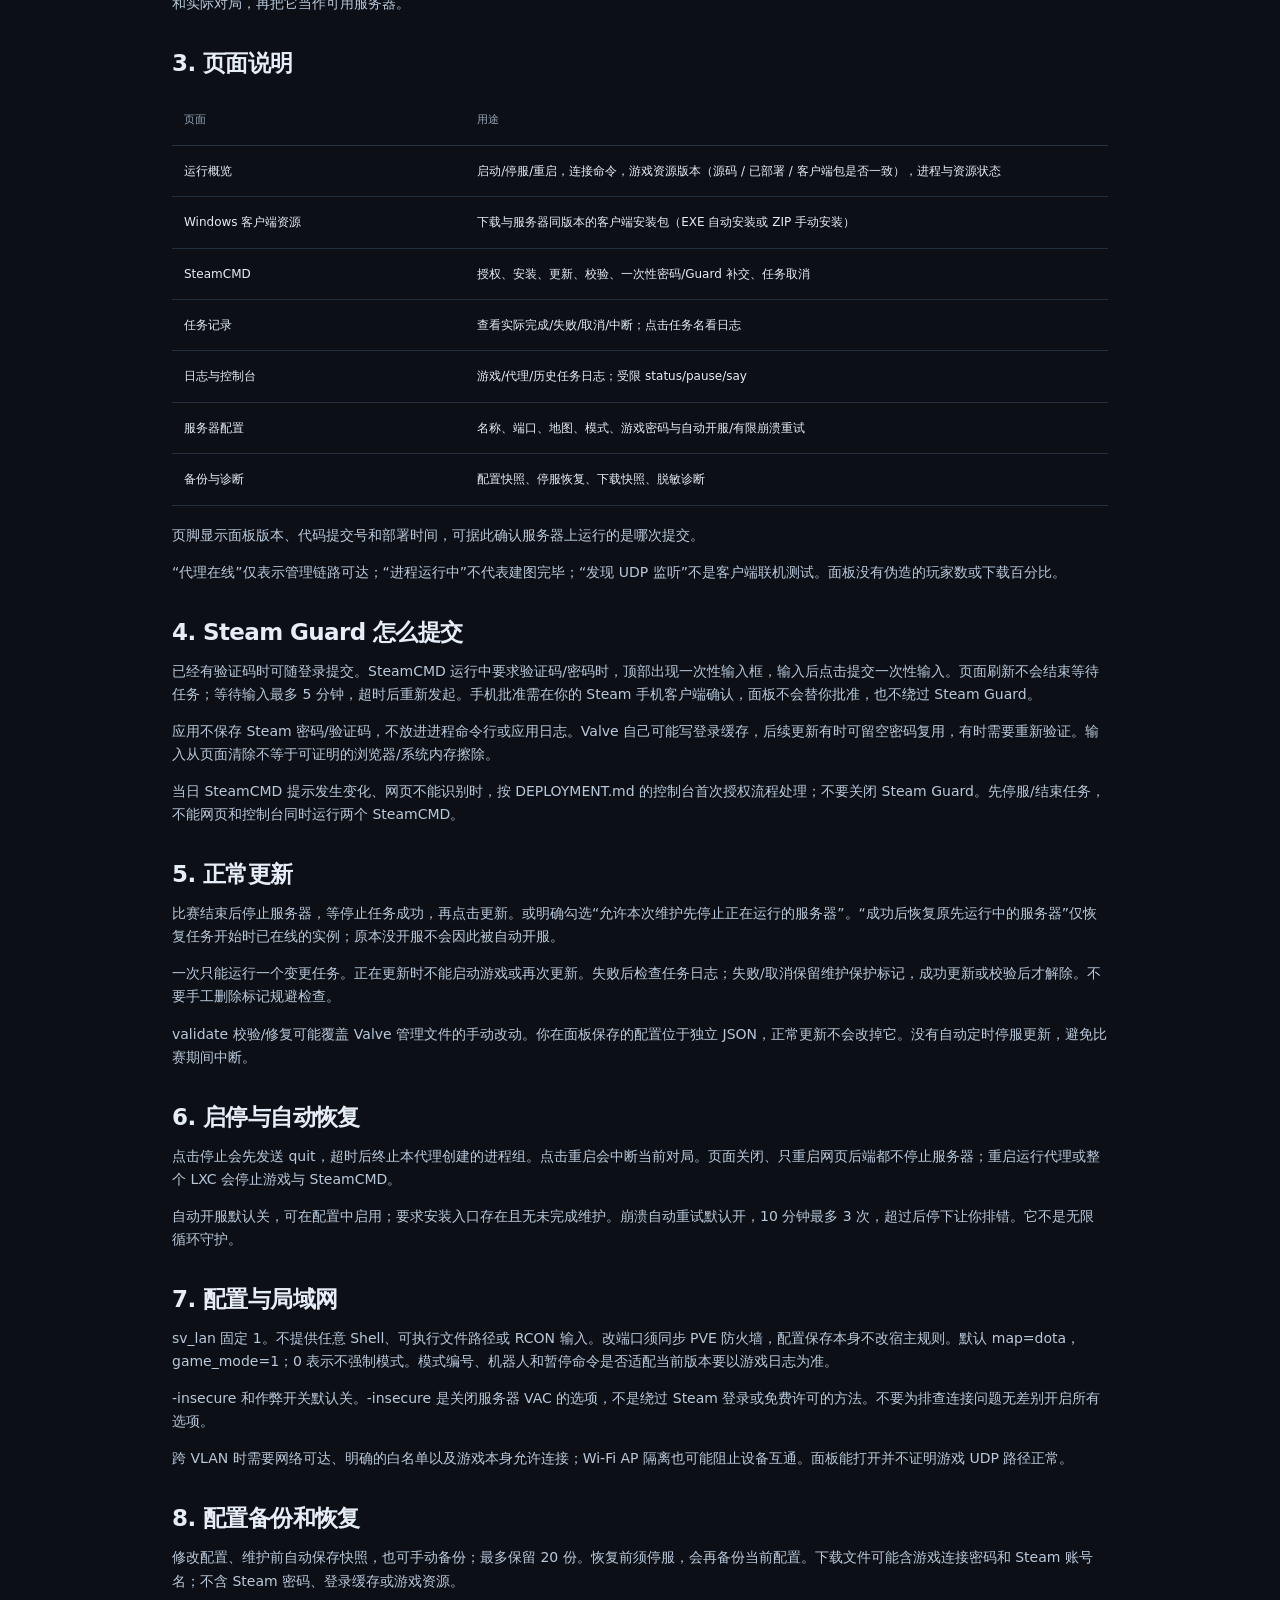
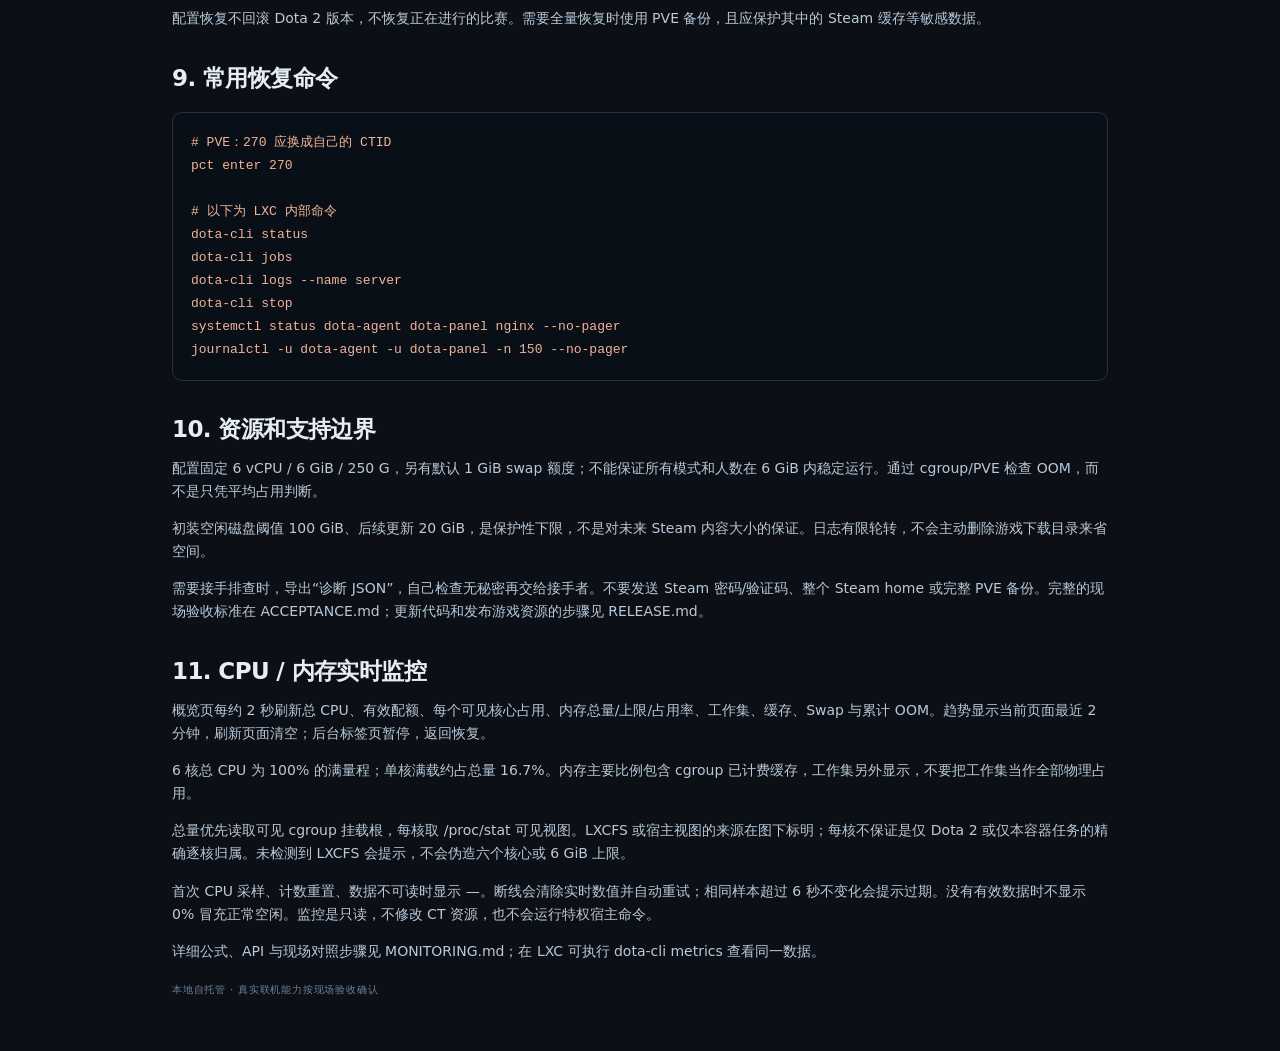
==== commit 61754d78: "Open quick abilities as a second column and never scroll match tools The submenu now sits beside the" ====
--- a/docs/HELP.html
+++ b/docs/HELP.html
@@ -24,7 +24,7 @@
 <tr><td>restart：摧毁本局并重启一局游戏</td><td>需在 5 秒内再点一次确认；只有房主可用。服务器会完整重启，约 30 秒后重新输入 connect 命令</td></tr>
 <tr><td>刷新 / 重置英雄</td><td>恢复生命、魔法并刷新冷却；重置会先复活并回到泉水</td></tr>
 <tr><td>金币、等级</td><td>自己 +1000 金币；己方或对方 AI 各 +1000 金币或 +1 级</td></tr>
-<tr><td>添加技能</td><td>输入框可填任意技能内部名称，非先天技能需手动加点；&quot;快捷技能（36）&quot;展开二级菜单（每行 3 个），36 个先天技能一键添加并直接满级；已拥有的显示 ✓，再点一次即移除；鼠标悬停显示所属英雄</td></tr>
+<tr><td>添加技能</td><td>输入框可填任意技能内部名称，非先天技能需手动加点；&quot;快捷技能（36）&quot;在右侧展开第二栏（每行 3 个，窗口随之加宽，不出现滚动条），36 个先天技能一键添加并直接满级；已拥有的显示 ✓，再点一次即移除；鼠标悬停显示所属英雄</td></tr>
 <tr><td>删除该技能</td><td>删除输入框里填写的技能。只能删除通过面板添加的技能；手动加过点的会返还技能点</td></tr>
 <tr><td>基础攻击间隔</td><td>按钮在初始值 ±0.3 秒内调整；超出范围时按钮会先回到最近的边界</td></tr>
 </table>
